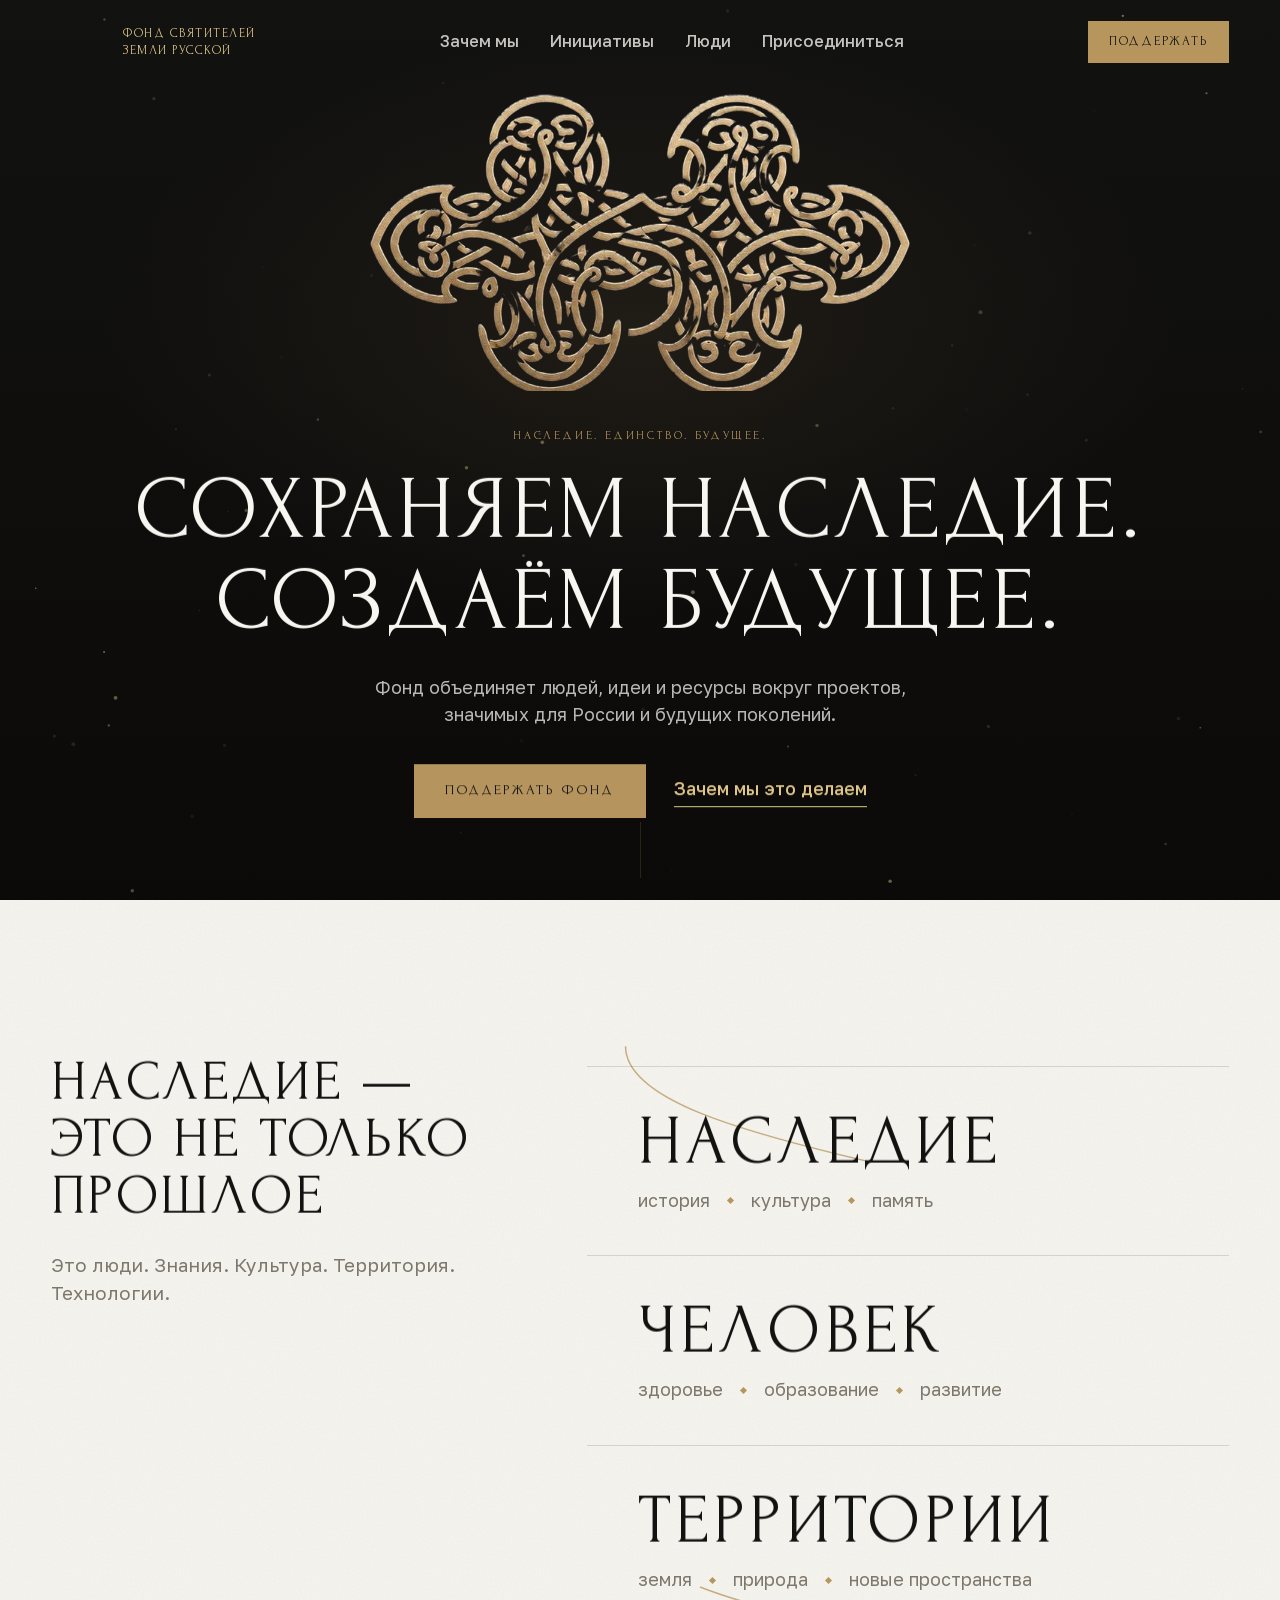
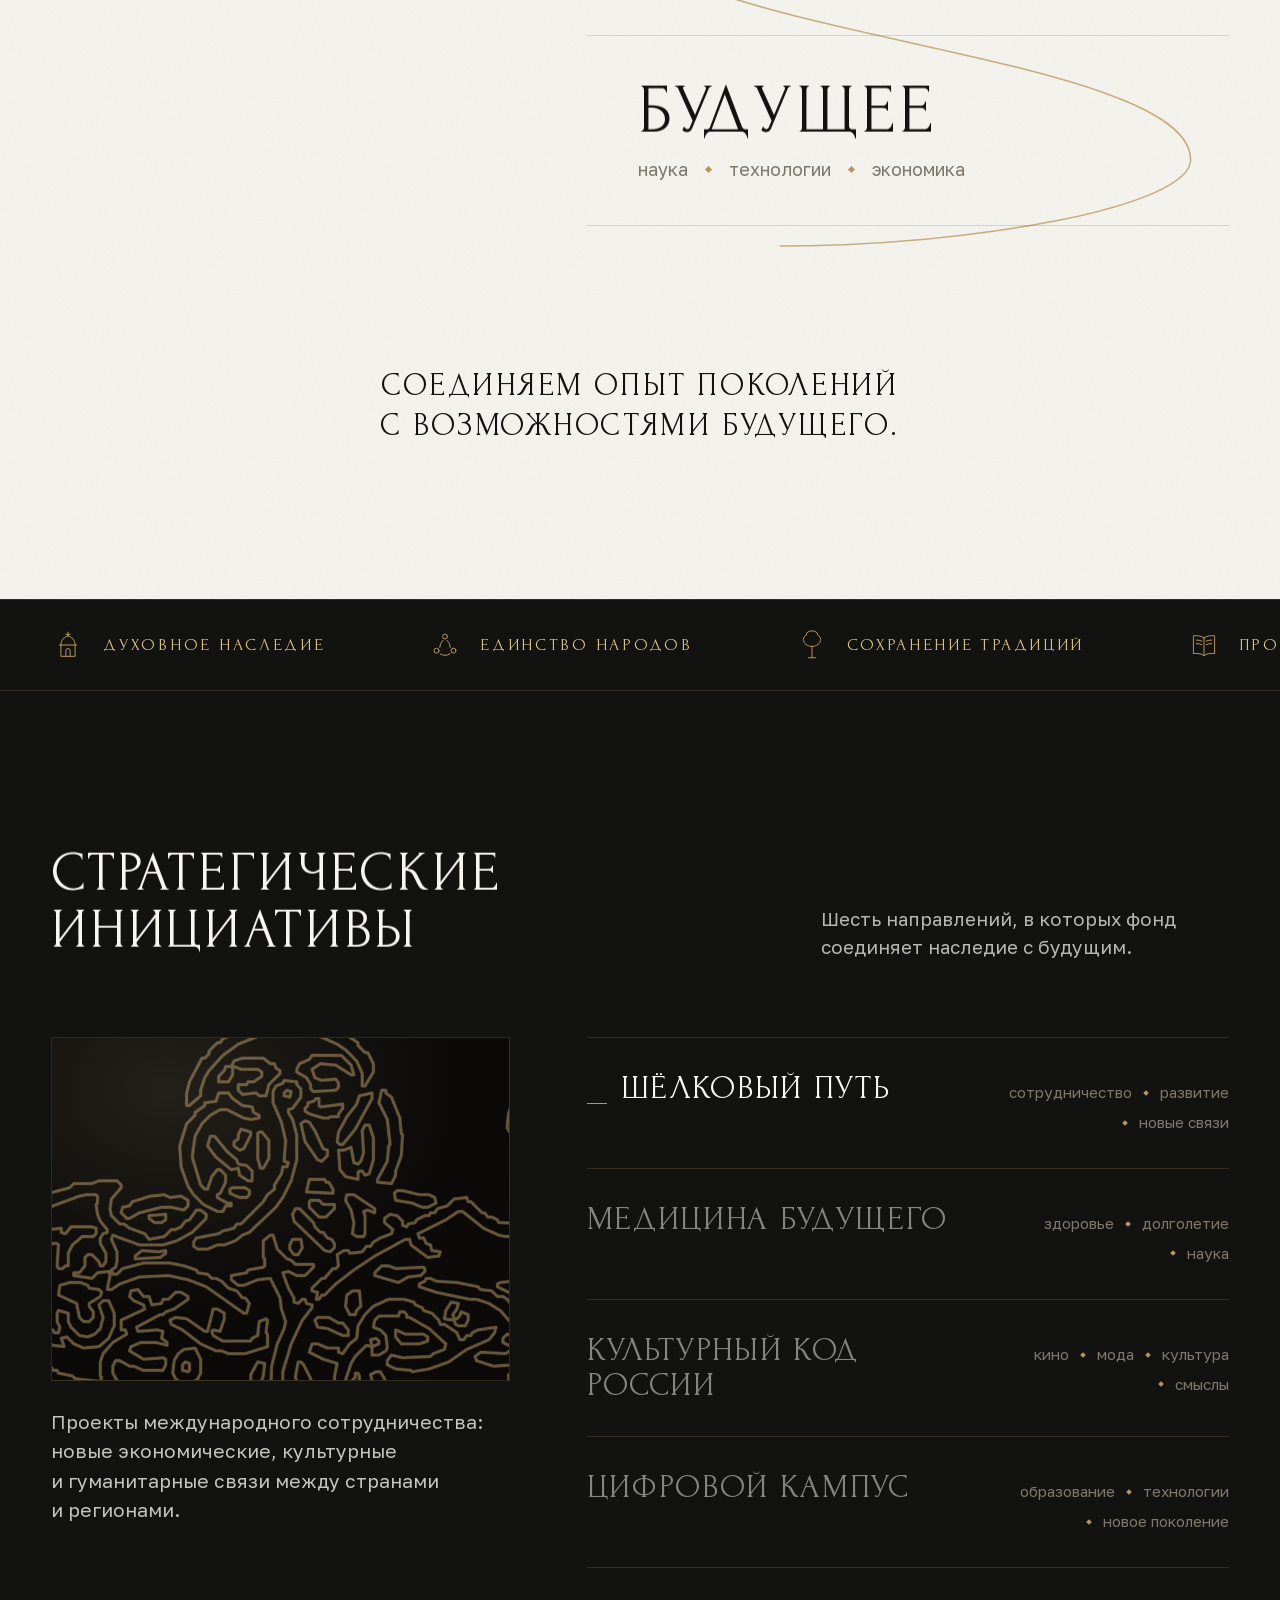
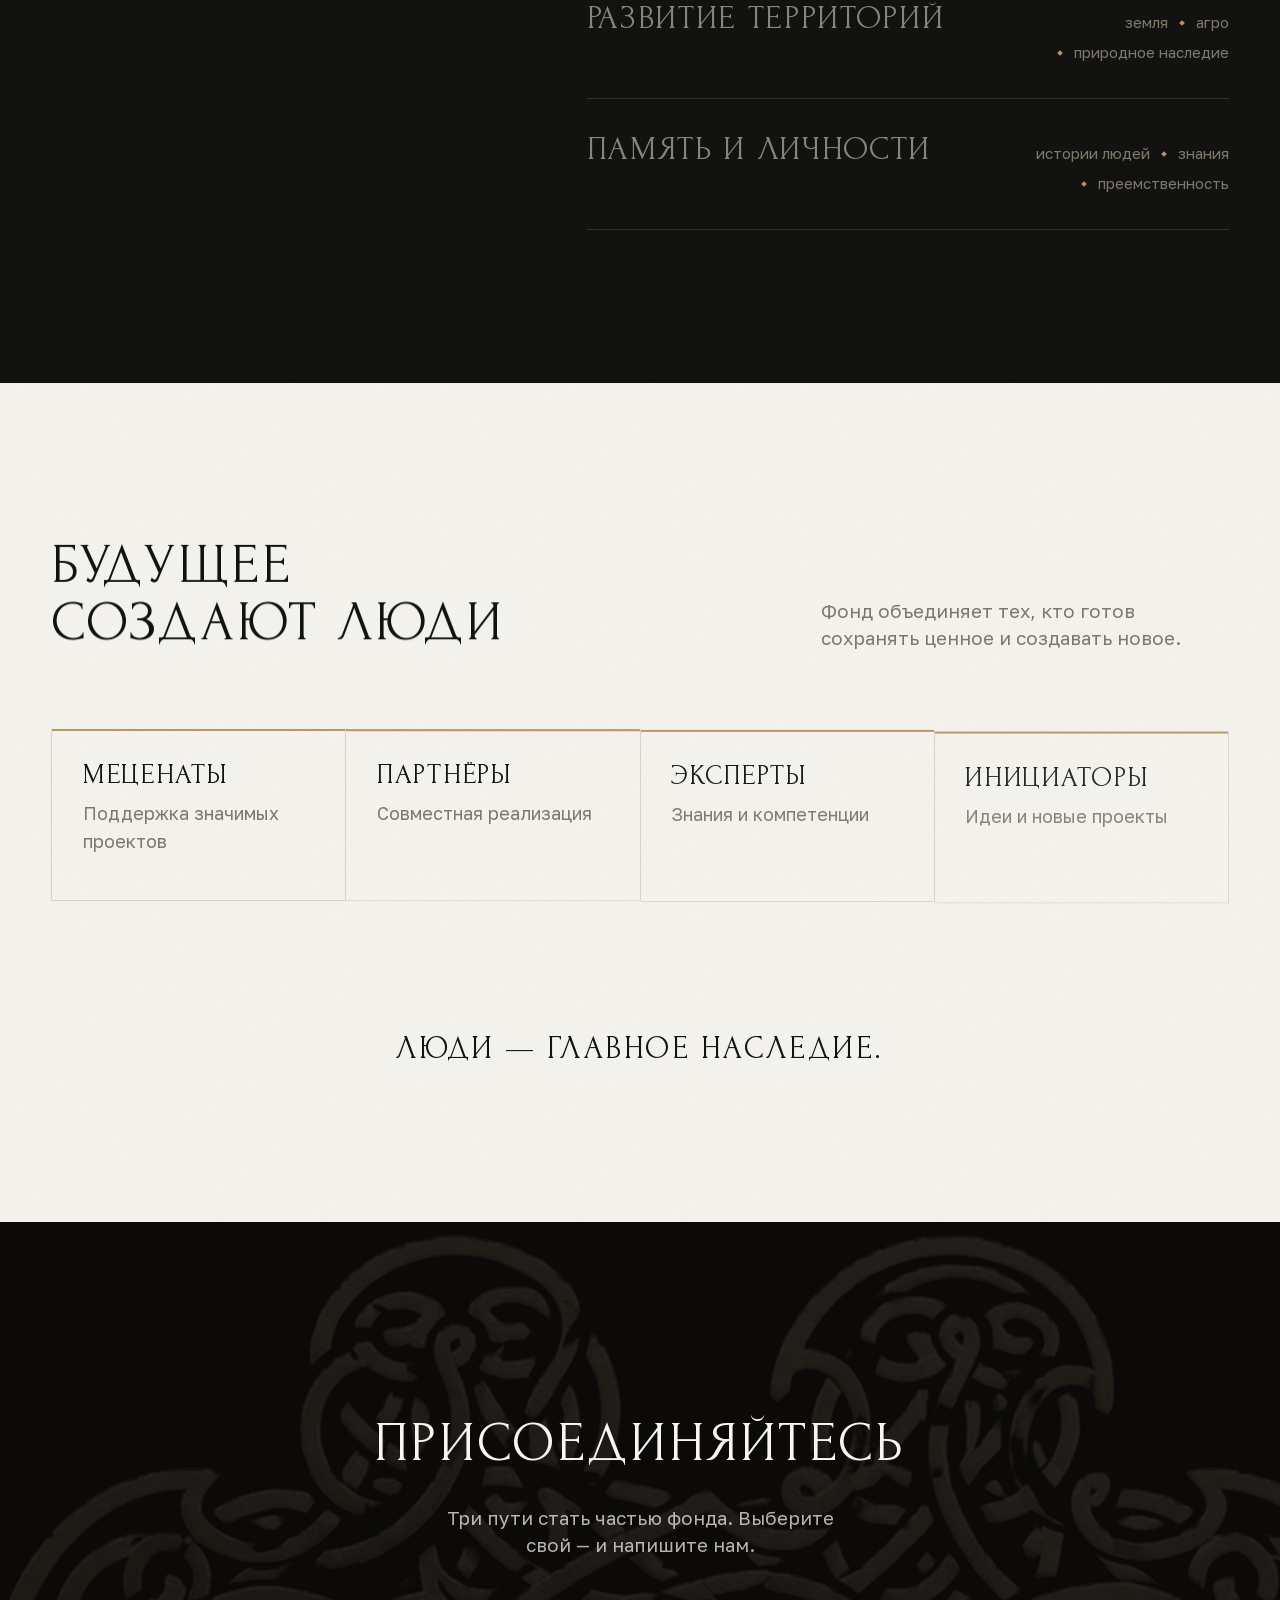
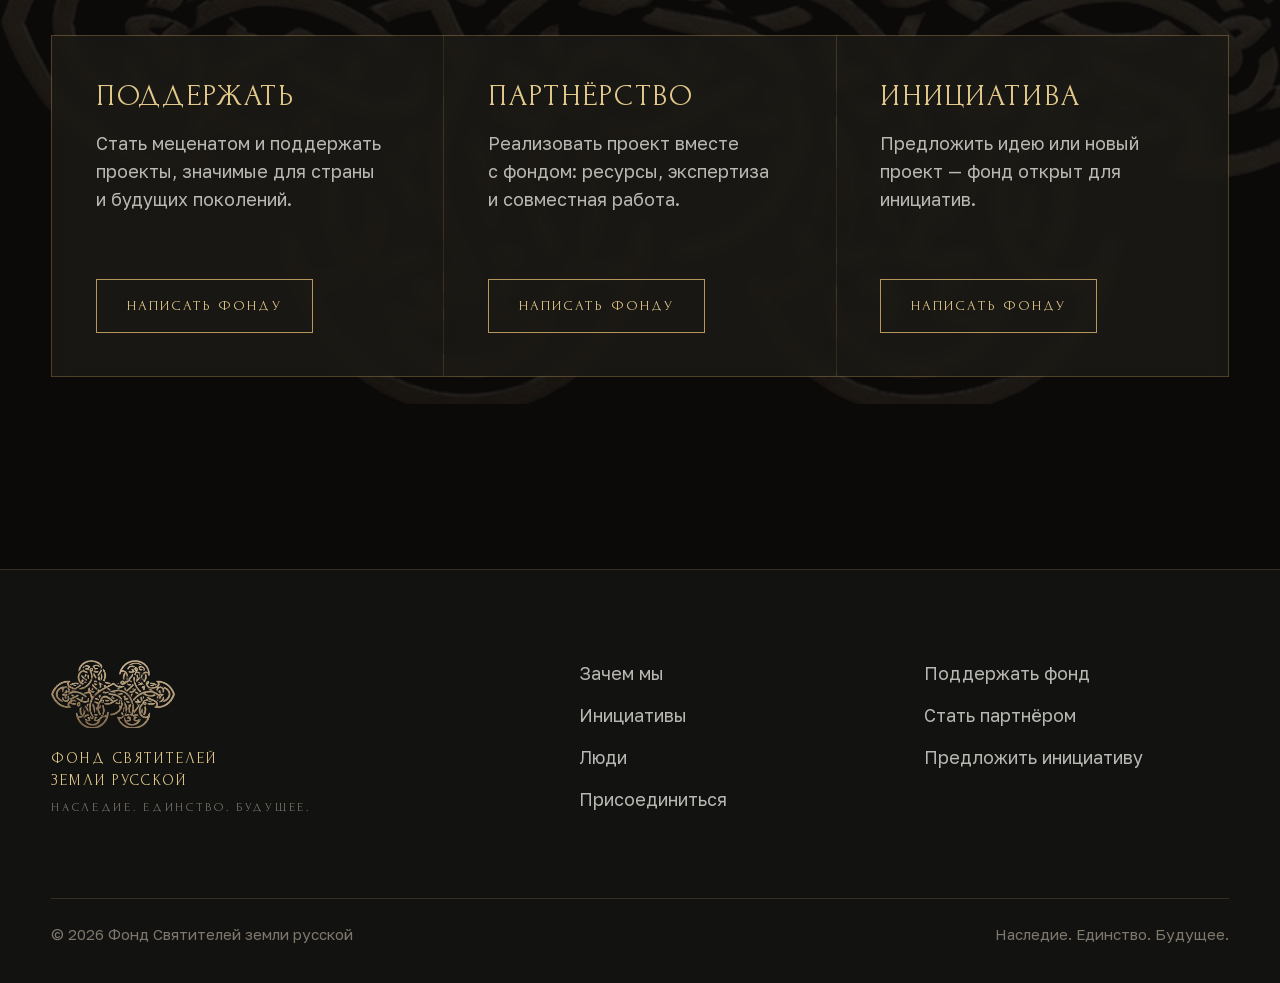
==== index.html @ 2366f198 "Сайт Фонда Святителей земли русской: первая версия Одностраничный анимированный сайт по брендбуку (ч" ====
<!doctype html>
<html lang="ru" class="no-js">
<head>
<meta charset="utf-8">
<meta name="viewport" content="width=device-width, initial-scale=1">
<title>Фонд Святителей земли русской — Наследие. Единство. Будущее.</title>
<meta name="description" content="Фонд объединяет людей, идеи и ресурсы вокруг проектов, значимых для России и будущих поколений. Сохраняем наследие. Создаём будущее.">
<link rel="canonical" href="https://shumniyvlad-cell.github.io/fond-svyatiteley/">
<meta property="og:type" content="website">
<meta property="og:title" content="Фонд Святителей земли русской">
<meta property="og:description" content="Сохраняем наследие. Создаём будущее. Наследие. Единство. Будущее.">
<meta property="og:url" content="https://shumniyvlad-cell.github.io/fond-svyatiteley/">
<meta property="og:image" content="https://shumniyvlad-cell.github.io/fond-svyatiteley/assets/img/og.jpg">
<meta name="twitter:card" content="summary_large_image">
<meta name="theme-color" content="#121211">
<link rel="icon" type="image/png" sizes="32x32" href="assets/img/favicon-32.png">
<link rel="apple-touch-icon" href="assets/img/favicon-512.png">
<link rel="preload" href="assets/fonts/Forum-400-cyrillic.woff2" as="font" type="font/woff2" crossorigin>
<link rel="preload" href="assets/fonts/GolosText-var-cyrillic.woff2" as="font" type="font/woff2" crossorigin>
<link rel="preload" href="assets/img/ornament-1800.webp" as="image" type="image/webp" fetchpriority="high">
<link rel="stylesheet" href="css/fonts.css">
<link rel="stylesheet" href="css/styles.css">
<script>document.documentElement.classList.replace('no-js','js')</script>
</head>
<body>

<a class="skip" href="#mission">Перейти к содержанию</a>

<header class="nav" id="nav">
  <div class="nav__inner">
    <a class="brand" href="#top" aria-label="Фонд Святителей земли русской — на главную">
      <span class="brand__slot" id="brandSlot" aria-hidden="true">
        <img class="orn-static" src="assets/img/ornament-480.webp" alt="" width="480" height="264">
      </span>
      <span class="brand__name">Фонд Святителей<br>земли русской</span>
    </a>
    <nav class="nav__links" aria-label="Разделы сайта">
      <a href="#mission">Зачем мы</a>
      <a href="#initiatives">Инициативы</a>
      <a href="#people">Люди</a>
      <a href="#join">Присоединиться</a>
    </nav>
    <div class="nav__actions">
      <button class="btn btn--gold" type="button" data-open-form data-role="Поддержать">Поддержать</button>
      <button class="burger" id="burger" type="button" aria-expanded="false" aria-controls="menu" aria-label="Открыть меню">
        <span></span><span></span>
      </button>
    </div>
  </div>
</header>

<div class="menu" id="menu" hidden>
  <nav class="menu__links" aria-label="Меню">
    <a href="#mission">Зачем мы</a>
    <a href="#initiatives">Инициативы</a>
    <a href="#people">Люди</a>
    <a href="#join">Присоединиться</a>
  </nav>
  <p class="menu__tag">Наследие. Единство. Будущее.</p>
</div>

<div class="orn-layer" id="ornLayer" aria-hidden="true">
  <div class="orn" id="orn">
    <img class="orn__img" id="ornImg"
         src="assets/img/ornament-1800.webp"
         srcset="assets/img/ornament-480.webp 480w, assets/img/ornament-1000.webp 1000w, assets/img/ornament-1800.webp 1800w"
         sizes="(max-width: 700px) 90vw, 700px"
         width="1800" height="990" alt="" decoding="async" fetchpriority="high">
    <div class="orn__shine"></div>
  </div>
</div>

<main id="top">

  <section class="hero" id="hero">
    <canvas class="hero__dust" id="dust" aria-hidden="true"></canvas>
    <div class="hero__inner wrap">
      <div class="hero__orn-space" id="ornSpace" aria-hidden="true">
        <img class="orn-static" src="assets/img/ornament-1000.webp" alt="" width="1000" height="550">
      </div>
      <p class="hero__tag" data-intro>Наследие. Единство. Будущее.</p>
      <h1 class="hero__title">
        <span class="line"><span>Сохраняем наследие.</span></span>
        <span class="line"><span>Создаём будущее.</span></span>
      </h1>
      <p class="hero__lead" data-intro>Фонд объединяет людей, идеи и&nbsp;ресурсы вокруг проектов, значимых для России и&nbsp;будущих поколений.</p>
      <div class="hero__cta" data-intro>
        <button class="btn btn--gold" type="button" data-open-form data-role="Поддержать">Поддержать фонд</button>
        <a class="link" href="#mission">Зачем мы это делаем</a>
      </div>
    </div>
    <div class="hero__counter" id="counter" aria-hidden="true">000</div>
    <div class="hero__scroll" aria-hidden="true"><span></span></div>
  </section>

  <section class="mission paper" id="mission">
    <div class="wrap mission__grid">
      <div class="mission__intro">
        <h2 class="h2 reveal">
          <span class="line"><span>Наследие —</span></span>
          <span class="line"><span>это не только</span></span>
          <span class="line"><span>прошлое</span></span>
        </h2>
        <p class="lead">Это люди. Знания. Культура. Территория. Технологии.</p>
      </div>
      <div class="mission__list" id="pillars">
        <svg class="thread" viewBox="0 0 100 1000" preserveAspectRatio="none" aria-hidden="true" focusable="false">
          <path id="threadPath" d="M 6 -10 C 6 140, 94 160, 94 300 C 94 440, 6 460, 6 600 C 6 740, 94 760, 94 900 C 94 960, 60 1010, 30 1010"/>
        </svg>
        <article class="pillar">
          <h3 class="pillar__name"><span class="line"><span>Наследие</span></span></h3>
          <ul class="pillar__tags"><li>история</li><li>культура</li><li>память</li></ul>
        </article>
        <article class="pillar">
          <h3 class="pillar__name"><span class="line"><span>Человек</span></span></h3>
          <ul class="pillar__tags"><li>здоровье</li><li>образование</li><li>развитие</li></ul>
        </article>
        <article class="pillar">
          <h3 class="pillar__name"><span class="line"><span>Территории</span></span></h3>
          <ul class="pillar__tags"><li>земля</li><li>природа</li><li>новые пространства</li></ul>
        </article>
        <article class="pillar">
          <h3 class="pillar__name"><span class="line"><span>Будущее</span></span></h3>
          <ul class="pillar__tags"><li>наука</li><li>технологии</li><li>экономика</li></ul>
        </article>
      </div>
    </div>
    <p class="inscription wrap reveal">
      <span class="line"><span>Соединяем опыт поколений</span></span>
      <span class="line"><span>с возможностями будущего.</span></span>
    </p>
  </section>

  <section class="values" aria-label="Ценности фонда">
    <div class="marquee">
      <ul class="marquee__track">
        <li><svg viewBox="0 0 48 48" aria-hidden="true"><path d="M24 6v6M21 9h6"/><path d="M14 24c0-7 4.5-11 10-13 5.5 2 10 6 10 13"/><path d="M12 24h24"/><path d="M14 24v16h20V24"/><path d="M21 40v-8a3 3 0 0 1 6 0v8"/></svg>Духовное наследие</li>
        <li><svg viewBox="0 0 48 48" aria-hidden="true"><circle cx="24" cy="12" r="3.5"/><circle cx="12" cy="32" r="3.5"/><circle cx="36" cy="32" r="3.5"/><path d="M16.5 27.5A13 13 0 0 1 21 17.5"/><path d="M27 17.5a13 13 0 0 1 4.5 10"/><path d="M17 36.5a13 13 0 0 0 14 0"/></svg>Единство народов</li>
        <li><svg viewBox="0 0 48 48" aria-hidden="true"><path d="M24 42V26"/><path d="M24 26c-7 0-12-4-12-10 0-3 2-5 4-6 0-4 4-6 8-6s8 2 8 6c2 1 4 3 4 6 0 6-5 10-12 10z"/><path d="M19 42h10"/></svg>Сохранение традиций</li>
        <li><svg viewBox="0 0 48 48" aria-hidden="true"><path d="M24 14c-4-3-9-3.5-15-3v25c6-.5 11 0 15 3 4-3 9-3.5 15-3V11c-6-.5-11 0-15 3z"/><path d="M24 14v25"/><path d="M13 17c3 0 5.5.5 8 1.5M13 22c3 0 5.5.5 8 1.5M35 17c-3 0-5.5.5-8 1.5M35 22c-3 0-5.5.5-8 1.5"/></svg>Просвещение и культура</li>
        <li><svg viewBox="0 0 48 48" aria-hidden="true"><path d="M4 38l12-20 7 11 5-7 16 16z"/><path d="M13 27l3-4 3 4"/><path d="M4 38h40"/></svg>Развитие территорий</li>
        <li><svg viewBox="0 0 48 48" aria-hidden="true"><path d="M12 34a12 12 0 0 1 24 0"/><path d="M24 12v4M10 20l3 3M38 20l-3 3M4 34h40M8 40h32"/></svg>Будущее поколений</li>
      </ul>
      <ul class="marquee__track" aria-hidden="true">
        <li><svg viewBox="0 0 48 48"><path d="M24 6v6M21 9h6"/><path d="M14 24c0-7 4.5-11 10-13 5.5 2 10 6 10 13"/><path d="M12 24h24"/><path d="M14 24v16h20V24"/><path d="M21 40v-8a3 3 0 0 1 6 0v8"/></svg>Духовное наследие</li>
        <li><svg viewBox="0 0 48 48"><circle cx="24" cy="12" r="3.5"/><circle cx="12" cy="32" r="3.5"/><circle cx="36" cy="32" r="3.5"/><path d="M16.5 27.5A13 13 0 0 1 21 17.5"/><path d="M27 17.5a13 13 0 0 1 4.5 10"/><path d="M17 36.5a13 13 0 0 0 14 0"/></svg>Единство народов</li>
        <li><svg viewBox="0 0 48 48"><path d="M24 42V26"/><path d="M24 26c-7 0-12-4-12-10 0-3 2-5 4-6 0-4 4-6 8-6s8 2 8 6c2 1 4 3 4 6 0 6-5 10-12 10z"/><path d="M19 42h10"/></svg>Сохранение традиций</li>
        <li><svg viewBox="0 0 48 48"><path d="M24 14c-4-3-9-3.5-15-3v25c6-.5 11 0 15 3 4-3 9-3.5 15-3V11c-6-.5-11 0-15 3z"/><path d="M24 14v25"/><path d="M13 17c3 0 5.5.5 8 1.5M13 22c3 0 5.5.5 8 1.5M35 17c-3 0-5.5.5-8 1.5M35 22c-3 0-5.5.5-8 1.5"/></svg>Просвещение и культура</li>
        <li><svg viewBox="0 0 48 48"><path d="M4 38l12-20 7 11 5-7 16 16z"/><path d="M13 27l3-4 3 4"/><path d="M4 38h40"/></svg>Развитие территорий</li>
        <li><svg viewBox="0 0 48 48"><path d="M12 34a12 12 0 0 1 24 0"/><path d="M24 12v4M10 20l3 3M38 20l-3 3M4 34h40M8 40h32"/></svg>Будущее поколений</li>
      </ul>
    </div>
  </section>

  <section class="init" id="initiatives">
    <div class="wrap">
      <div class="section-head">
        <h2 class="h2 reveal">
          <span class="line"><span>Стратегические</span></span>
          <span class="line"><span>инициативы</span></span>
        </h2>
        <p class="lead lead--ink">Шесть направлений, в&nbsp;которых фонд соединяет наследие с&nbsp;будущим.</p>
      </div>
      <div class="init__grid">
        <div class="init__stage">
          <div class="init__stage-art" id="stageArt" style="--x:-18%;--y:-6%">
            <img src="assets/img/ornament-lines.webp" alt="" width="1400" height="879" loading="lazy" decoding="async">
          </div>
          <p class="init__stage-text" id="stageText" aria-live="polite">Проекты международного сотрудничества: новые экономические, культурные и&nbsp;гуманитарные связи между странами и&nbsp;регионами.</p>
        </div>
        <ul class="init__list" id="initList">
          <li class="init__item is-active" data-x="-18%" data-y="-6%" data-desc="Проекты международного сотрудничества: новые экономические, культурные и гуманитарные связи между странами и регионами.">
            <button class="init__row" type="button" aria-expanded="true">
              <span class="init__name">Шёлковый путь</span>
              <span class="init__tags"><span>сотрудничество</span><span>развитие</span><span>новые связи</span></span>
            </button>
            <p class="init__desc">Проекты международного сотрудничества: новые экономические, культурные и&nbsp;гуманитарные связи между странами и&nbsp;регионами.</p>
          </li>
          <li class="init__item" data-x="-60%" data-y="-30%" data-desc="Поддержка научных и клинических проектов в области здоровья и активного долголетия.">
            <button class="init__row" type="button" aria-expanded="false">
              <span class="init__name">Медицина будущего</span>
              <span class="init__tags"><span>здоровье</span><span>долголетие</span><span>наука</span></span>
            </button>
            <p class="init__desc">Поддержка научных и&nbsp;клинических проектов в&nbsp;области здоровья и&nbsp;активного долголетия.</p>
          </li>
          <li class="init__item" data-x="-30%" data-y="-50%" data-desc="Кино, мода и культурные проекты, которые говорят о России современным языком.">
            <button class="init__row" type="button" aria-expanded="false">
              <span class="init__name">Культурный код России</span>
              <span class="init__tags"><span>кино</span><span>мода</span><span>культура</span><span>смыслы</span></span>
            </button>
            <p class="init__desc">Кино, мода и&nbsp;культурные проекты, которые говорят о&nbsp;России современным языком.</p>
          </li>
          <li class="init__item" data-x="-70%" data-y="-2%" data-desc="Образовательные и технологические среды, в которых растёт новое поколение.">
            <button class="init__row" type="button" aria-expanded="false">
              <span class="init__name">Цифровой кампус</span>
              <span class="init__tags"><span>образование</span><span>технологии</span><span>новое поколение</span></span>
            </button>
            <p class="init__desc">Образовательные и&nbsp;технологические среды, в&nbsp;которых растёт новое поколение.</p>
          </li>
          <li class="init__item" data-x="-8%" data-y="-40%" data-desc="Земля, агропроекты и природное наследие: развитие территорий с уважением к их истории.">
            <button class="init__row" type="button" aria-expanded="false">
              <span class="init__name">Развитие территорий</span>
              <span class="init__tags"><span>земля</span><span>агро</span><span>природное наследие</span></span>
            </button>
            <p class="init__desc">Земля, агропроекты и&nbsp;природное наследие: развитие территорий с&nbsp;уважением к&nbsp;их истории.</p>
          </li>
          <li class="init__item" data-x="-45%" data-y="-18%" data-desc="Истории людей, их знания и опыт — сохранение преемственности между поколениями.">
            <button class="init__row" type="button" aria-expanded="false">
              <span class="init__name">Память и личности</span>
              <span class="init__tags"><span>истории людей</span><span>знания</span><span>преемственность</span></span>
            </button>
            <p class="init__desc">Истории людей, их знания и&nbsp;опыт — сохранение преемственности между поколениями.</p>
          </li>
        </ul>
      </div>
    </div>
  </section>

  <section class="people paper" id="people">
    <div class="wrap">
      <div class="section-head">
        <h2 class="h2 reveal">
          <span class="line"><span>Будущее</span></span>
          <span class="line"><span>создают люди</span></span>
        </h2>
        <p class="lead">Фонд объединяет тех, кто готов сохранять ценное и&nbsp;создавать новое.</p>
      </div>
      <ul class="roles">
        <li class="role"><h3>Меценаты</h3><p>Поддержка значимых проектов</p></li>
        <li class="role"><h3>Партнёры</h3><p>Совместная реализация</p></li>
        <li class="role"><h3>Эксперты</h3><p>Знания и компетенции</p></li>
        <li class="role"><h3>Инициаторы</h3><p>Идеи и новые проекты</p></li>
      </ul>
    </div>
    <p class="inscription wrap reveal">
      <span class="line"><span>Люди — главное наследие.</span></span>
    </p>
  </section>

  <section class="join" id="join">
    <div class="join__bg" aria-hidden="true">
      <img src="assets/img/ornament-1000.webp" alt="" width="1000" height="550" loading="lazy" decoding="async">
    </div>
    <div class="wrap">
      <div class="section-head section-head--center">
        <h2 class="h2 reveal"><span class="line"><span>Присоединяйтесь</span></span></h2>
        <p class="lead lead--ink">Три пути стать частью фонда. Выберите свой — и&nbsp;напишите нам.</p>
      </div>
      <div class="doors">
        <article class="door">
          <h3>Поддержать</h3>
          <p>Стать меценатом и&nbsp;поддержать проекты, значимые для страны и&nbsp;будущих поколений.</p>
          <button class="btn btn--ghost" type="button" data-open-form data-role="Поддержать">Написать фонду</button>
        </article>
        <article class="door">
          <h3>Партнёрство</h3>
          <p>Реализовать проект вместе с&nbsp;фондом: ресурсы, экспертиза и&nbsp;совместная работа.</p>
          <button class="btn btn--ghost" type="button" data-open-form data-role="Партнёрство">Написать фонду</button>
        </article>
        <article class="door">
          <h3>Инициатива</h3>
          <p>Предложить идею или новый проект — фонд открыт для инициатив.</p>
          <button class="btn btn--ghost" type="button" data-open-form data-role="Инициатива">Написать фонду</button>
        </article>
      </div>
    </div>
  </section>

</main>

<footer class="footer">
  <div class="wrap footer__grid">
    <div class="footer__brand">
      <img class="footer__orn" src="assets/img/ornament-480.webp" alt="" width="480" height="264" loading="lazy">
      <p class="footer__name">Фонд Святителей<br>земли русской</p>
      <p class="footer__tag">Наследие. Единство. Будущее.</p>
    </div>
    <nav class="footer__nav" aria-label="Карта сайта">
      <a href="#mission">Зачем мы</a>
      <a href="#initiatives">Инициативы</a>
      <a href="#people">Люди</a>
      <a href="#join">Присоединиться</a>
    </nav>
    <div class="footer__nav">
      <button class="footer__link" type="button" data-open-form data-role="Поддержать">Поддержать фонд</button>
      <button class="footer__link" type="button" data-open-form data-role="Партнёрство">Стать партнёром</button>
      <button class="footer__link" type="button" data-open-form data-role="Инициатива">Предложить инициативу</button>
    </div>
    <p class="footer__copy"><span>© 2026 Фонд Святителей земли русской</span><span>Наследие. Единство. Будущее.</span></p>
  </div>
</footer>

<dialog class="modal" id="formModal" aria-labelledby="formTitle">
  <button class="modal__close" type="button" data-close aria-label="Закрыть">
    <svg viewBox="0 0 24 24" aria-hidden="true"><path d="M5 5l14 14M19 5L5 19"/></svg>
  </button>
  <form class="form" id="joinForm" novalidate>
    <h2 class="form__title" id="formTitle">Написать фонду</h2>
    <p class="form__sub" id="formSub">Расскажите о себе — мы ответим лично.</p>
    <input type="hidden" name="role" id="formRole" value="">
    <label>Имя<input name="name" type="text" required autocomplete="name"></label>
    <label>Как с вами связаться<input name="contact" type="text" required autocomplete="email" placeholder="Телефон, почта или Telegram"></label>
    <label>Сообщение<textarea name="message" rows="4"></textarea></label>
    <button class="btn btn--gold" type="submit">Отправить</button>
    <p class="form__note">Нажимая «Отправить», вы соглашаетесь на обработку персональных данных.</p>
  </form>
  <div class="form__done" hidden>
    <h2 class="form__title">Спасибо</h2>
    <p class="form__sub">Сообщение отправлено. Мы свяжемся с вами.</p>
    <button class="btn btn--ghost" type="button" data-close>Закрыть</button>
  </div>
</dialog>

<script src="vendor/gsap.min.js"></script>
<script src="vendor/ScrollTrigger.min.js"></script>
<script src="vendor/lenis.min.js"></script>
<script src="js/main.js"></script>
</body>
</html>
---- css/fonts.css ----
@font-face{font-family:'Forum';font-style:normal;font-weight:400;font-display:swap;src:url('../assets/fonts/Forum-400-cyrillic-ext.woff2') format('woff2');unicode-range:U+0460-052F, U+1C80-1C8A, U+20B4, U+2DE0-2DFF, U+A640-A69F, U+FE2E-FE2F;}
@font-face{font-family:'Forum';font-style:normal;font-weight:400;font-display:swap;src:url('../assets/fonts/Forum-400-cyrillic.woff2') format('woff2');unicode-range:U+0301, U+0400-045F, U+0490-0491, U+04B0-04B1, U+2116;}
@font-face{font-family:'Forum';font-style:normal;font-weight:400;font-display:swap;src:url('../assets/fonts/Forum-400-latin.woff2') format('woff2');unicode-range:U+0000-00FF, U+0131, U+0152-0153, U+02BB-02BC, U+02C6, U+02DA, U+02DC, U+0304, U+0308, U+0329, U+2000-206F, U+20AC, U+2122, U+2191, U+2193, U+2212, U+2215, U+FEFF, U+FFFD;}
@font-face{font-family:'Golos Text';font-style:normal;font-weight:400 900;font-display:swap;src:url('../assets/fonts/GolosText-var-ext.woff2') format('woff2');unicode-range:U+0460-052F, U+1C80-1C8A, U+20B4, U+2DE0-2DFF, U+A640-A69F, U+FE2E-FE2F;}
@font-face{font-family:'Golos Text';font-style:normal;font-weight:400 900;font-display:swap;src:url('../assets/fonts/GolosText-var-cyrillic.woff2') format('woff2');unicode-range:U+0301, U+0400-045F, U+0490-0491, U+04B0-04B1, U+2116;}
@font-face{font-family:'Golos Text';font-style:normal;font-weight:400 900;font-display:swap;src:url('../assets/fonts/GolosText-var-latin.woff2') format('woff2');unicode-range:U+0000-00FF, U+0131, U+0152-0153, U+02BB-02BC, U+02C6, U+02DA, U+02DC, U+0304, U+0308, U+0329, U+2000-206F, U+20AC, U+2122, U+2191, U+2193, U+2212, U+2215, U+FEFF, U+FFFD;}
---- css/styles.css ----
/* ------------------------------------------------------------------
   Фонд Святителей земли русской — стили
   Палитра и типографика из брендбука: чёрный / золото / крем,
   инскрипционные капители (Forum) + русский гротеск (Golos Text).
------------------------------------------------------------------- */

:root {
  --ink-0: #0b0a09;
  --ink-1: #121211;
  --ink-2: #1b1916;
  --gold: #b7965e;
  --gold-hi: #e2c98b;
  --gold-lo: #6e5938;
  --paper: #f8f6f0;
  --paper-2: #ece7db;
  --umber: #35312b;
  --stone: #7e776c;
  --line-ink: rgba(183, 150, 94, 0.22);
  --line-paper: rgba(53, 49, 43, 0.16);

  --display: 'Forum', 'Times New Roman', Georgia, serif;
  --text: 'Golos Text', system-ui, -apple-system, 'Segoe UI', Roboto, sans-serif;

  --pad: clamp(20px, 4vw, 64px);
  --nav-h: 84px;
  --max: 1440px;

  --ease-out: cubic-bezier(0.16, 1, 0.3, 1);
  --ease-inout: cubic-bezier(0.65, 0, 0.35, 1);
}

/* Lenis */
html.lenis, html.lenis body { height: auto; }
.lenis.lenis-smooth { scroll-behavior: auto !important; }
.lenis.lenis-smooth [data-lenis-prevent] { overscroll-behavior: contain; }
.lenis.lenis-stopped { overflow: hidden; }

*, *::before, *::after { box-sizing: border-box; }

html {
  font-size: clamp(16px, 0.95vw + 11px, 18px);
  background: var(--ink-1);
  -webkit-text-size-adjust: 100%;
}

body {
  margin: 0;
  background: var(--ink-1);
  color: var(--paper);
  font-family: var(--text);
  font-weight: 400;
  line-height: 1.55;
  -webkit-font-smoothing: antialiased;
  overflow-x: clip;
}

body.menu-open { overflow: hidden; }

img, svg { display: block; max-width: 100%; }
button { font: inherit; color: inherit; }

:focus-visible {
  outline: 2px solid var(--gold-hi);
  outline-offset: 3px;
}

.wrap {
  width: 100%;
  max-width: var(--max);
  margin-inline: auto;
  padding-inline: var(--pad);
}

.skip {
  position: absolute;
  left: -999px;
  top: 10px;
  z-index: 200;
  padding: 10px 16px;
  background: var(--gold);
  color: var(--ink-1);
  text-decoration: none;
  font-weight: 600;
}
.skip:focus { left: 10px; }

/* ---------- Типографика ---------- */

.h2 {
  font-family: var(--display);
  font-weight: 400;
  text-transform: uppercase;
  letter-spacing: 0.05em;
  line-height: 1.02;
  font-size: clamp(2.1rem, 4.4vw, 4.2rem);
  margin: 0;
}

.lead {
  font-size: clamp(1.05rem, 1.25vw, 1.35rem);
  line-height: 1.45;
  max-width: 34ch;
  color: var(--stone);
  margin: 1.4rem 0 0;
}
.lead--ink { color: rgba(248, 246, 240, 0.72); }

.inscription {
  font-family: var(--display);
  text-transform: uppercase;
  letter-spacing: 0.08em;
  text-align: center;
  font-size: clamp(1.35rem, 2.5vw, 2.35rem);
  line-height: 1.25;
  margin: clamp(80px, 10vw, 160px) auto 0;
}
.paper .inscription { color: var(--ink-1); }

/* строка для reveal: обрезаем только по вертикали, оставляя место хвостам Д/Ц/Щ */
.line {
  display: block;
  overflow: hidden;
  padding-bottom: 0.14em;
  margin-bottom: -0.14em;
}
.line > span { display: block; will-change: transform; }

/* ---------- Кнопки и ссылки ---------- */

.btn {
  display: inline-flex;
  align-items: center;
  justify-content: center;
  min-height: 54px;
  padding: 0 30px;
  font-family: var(--display);
  text-transform: uppercase;
  letter-spacing: 0.14em;
  font-size: 0.82rem;
  line-height: 1;
  text-decoration: none;
  cursor: pointer;
  border: 1px solid var(--gold);
  border-radius: 0;
  background: transparent;
  transition: background 0.35s, color 0.35s, border-color 0.35s;
}
.btn--gold { background: var(--gold); color: var(--ink-1); }
.btn--gold:hover { background: var(--gold-hi); border-color: var(--gold-hi); }
.btn--ghost { color: var(--gold-hi); }
.btn--ghost:hover { background: var(--gold); color: var(--ink-1); }
.btn:disabled { opacity: 0.6; cursor: default; }

.link {
  color: var(--gold-hi);
  text-decoration: none;
  font-weight: 500;
  position: relative;
  padding-bottom: 4px;
}
.link::after {
  content: '';
  position: absolute;
  left: 0; right: 0; bottom: 0;
  height: 1px;
  background: currentColor;
  transform: scaleX(1);
  transform-origin: left;
  transition: transform 0.5s var(--ease-out);
}
.link:hover::after { transform: scaleX(0); transform-origin: right; }

/* ---------- Навигация ---------- */

.nav {
  position: fixed;
  top: 0; left: 0; right: 0;
  z-index: 50;
  height: var(--nav-h);
  transition: background 0.5s, border-color 0.5s;
  border-bottom: 1px solid transparent;
}
.nav.is-scrolled {
  background: rgba(18, 18, 17, 0.74);
  -webkit-backdrop-filter: blur(14px) saturate(120%);
  backdrop-filter: blur(14px) saturate(120%);
  border-color: var(--line-ink);
}
.nav__inner {
  height: 100%;
  max-width: var(--max);
  margin-inline: auto;
  padding-inline: var(--pad);
  display: flex;
  align-items: center;
  justify-content: space-between;
  gap: 24px;
}

.brand {
  display: flex;
  align-items: center;
  gap: 14px;
  color: var(--paper);
  text-decoration: none;
}
.brand__slot {
  display: block;
  width: 58px;
  aspect-ratio: 1800 / 990;
  flex: none;
}
.brand__name {
  font-family: var(--display);
  text-transform: uppercase;
  letter-spacing: 0.12em;
  font-size: 0.7rem;
  line-height: 1.3;
  color: var(--gold-hi);
}

.nav__links { display: flex; gap: clamp(18px, 2.4vw, 40px); }
.nav__links a {
  color: rgba(248, 246, 240, 0.78);
  text-decoration: none;
  font-size: 0.92rem;
  font-weight: 500;
  position: relative;
  padding: 6px 0;
  transition: color 0.3s;
}
.nav__links a::after {
  content: '';
  position: absolute;
  left: 0; right: 0; bottom: 0;
  height: 1px;
  background: var(--gold);
  transform: scaleX(0);
  transform-origin: right;
  transition: transform 0.45s var(--ease-out);
}
.nav__links a:hover { color: var(--paper); }
.nav__links a:hover::after { transform: scaleX(1); transform-origin: left; }

.nav.is-light.is-scrolled {
  background: rgba(248, 246, 240, 0.84);
  border-color: var(--line-paper);
}
.nav.is-light .nav__links a { color: rgba(53, 49, 43, 0.78); }
.nav.is-light .nav__links a:hover { color: var(--ink-1); }
.nav.is-light .brand__name { color: var(--gold-lo); }
.nav.is-light .burger span { background: var(--gold-lo); }

.nav__actions { display: flex; align-items: center; gap: 14px; }
.nav .btn { min-height: 42px; padding: 0 20px; font-size: 0.74rem; }

.burger {
  display: none;
  width: 44px; height: 44px;
  padding: 0;
  border: 0;
  background: transparent;
  cursor: pointer;
  position: relative;
}
.burger span {
  position: absolute;
  left: 10px; right: 10px;
  height: 1px;
  background: var(--gold-hi);
  transition: transform 0.4s var(--ease-out), top 0.4s var(--ease-out);
}
.burger span:nth-child(1) { top: 18px; }
.burger span:nth-child(2) { top: 26px; }
.burger.is-open span:nth-child(1) { top: 22px; transform: rotate(45deg); }
.burger.is-open span:nth-child(2) { top: 22px; transform: rotate(-45deg); }

.menu {
  position: fixed;
  inset: 0;
  z-index: 45;
  background: var(--ink-0);
  display: grid;
  align-content: center;
  padding: calc(var(--nav-h) + 20px) var(--pad) 40px;
}
.menu[hidden] { display: none; }
.menu__links { display: grid; }
.menu__links a {
  font-family: var(--display);
  text-transform: uppercase;
  letter-spacing: 0.08em;
  font-size: clamp(2rem, 8vw, 3.4rem);
  line-height: 1.1;
  color: var(--paper);
  text-decoration: none;
  padding: 16px 0;
  border-bottom: 1px solid var(--line-ink);
}
.menu__tag {
  margin: 36px 0 0;
  font-family: var(--display);
  text-transform: uppercase;
  letter-spacing: 0.24em;
  font-size: 0.72rem;
  color: var(--stone);
}

/* ---------- Орнамент (летающий слой) ---------- */

.orn-layer {
  position: fixed;
  inset: 0;
  z-index: 60;
  pointer-events: none;
}
.orn {
  position: absolute;
  top: 0; left: 0;
  width: 100px;
  transform-origin: 0 0;
  will-change: transform;
  opacity: 0;
}
.is-measured .orn { opacity: 1; }
.orn__img { width: 100%; height: auto; }
.orn__shine {
  position: absolute;
  inset: 0;
  -webkit-mask: url('../assets/img/ornament-1800.webp') center / contain no-repeat;
  mask: url('../assets/img/ornament-1800.webp') center / contain no-repeat;
  background: linear-gradient(112deg, transparent 38%, rgba(255, 244, 214, 0.95) 50%, transparent 62%);
  background-size: 320% 100%;
  background-position: 130% 0;
  mix-blend-mode: screen;
  opacity: 0;
}

/* Статичные копии орнамента — для reduced-motion и без JS */
.orn-static { width: 100%; height: auto; }
.reduced .orn-layer, .no-js .orn-layer { display: none; }
.js:not(.reduced) .orn-static { display: none; }

/* ---------- Hero ---------- */

.hero {
  position: relative;
  min-height: 100svh;
  display: grid;
  place-items: center;
  text-align: center;
  padding-top: var(--nav-h);
  overflow: hidden;
  background:
    radial-gradient(60% 46% at 50% 36%, #201c16 0%, rgba(32, 28, 22, 0) 70%),
    linear-gradient(180deg, var(--ink-1) 0%, var(--ink-0) 100%);
}
.hero__dust {
  position: absolute;
  inset: 0;
  width: 100%;
  height: 100%;
  pointer-events: none;
}
.hero__inner {
  position: relative;
  display: flex;
  flex-direction: column;
  align-items: center;
  padding-bottom: 8svh;
}
.hero__orn-space {
  --orn-h: clamp(150px, min(33svh, 34vw), 360px);
  height: var(--orn-h);
  width: calc(var(--orn-h) * 1800 / 990);
  margin-bottom: clamp(20px, 4svh, 44px);
}
.hero__tag {
  margin: 0 0 clamp(14px, 2svh, 22px);
  font-family: var(--display);
  text-transform: uppercase;
  letter-spacing: 0.22em;
  font-size: clamp(0.66rem, 0.8vw, 0.8rem);
  color: var(--gold);
}
.hero__title {
  margin: 0;
  font-family: var(--display);
  font-weight: 400;
  text-transform: uppercase;
  letter-spacing: 0.05em;
  line-height: 1.02;
  font-size: clamp(1.9rem, 7vw, 6.4rem);
  color: var(--paper);
}
.hero__lead {
  max-width: 52ch;
  margin: clamp(20px, 3svh, 32px) 0 0;
  font-size: clamp(1rem, 1.15vw, 1.2rem);
  line-height: 1.5;
  color: rgba(248, 246, 240, 0.74);
}
.hero__cta {
  display: flex;
  align-items: center;
  gap: 28px;
  margin-top: clamp(26px, 4svh, 40px);
  flex-wrap: wrap;
  justify-content: center;
}
.hero__counter {
  position: absolute;
  left: var(--pad);
  bottom: 28px;
  font-family: var(--display);
  font-size: 0.8rem;
  letter-spacing: 0.24em;
  color: var(--stone);
  font-variant-numeric: tabular-nums;
}
.hero__scroll {
  position: absolute;
  left: 50%;
  bottom: 22px;
  width: 1px;
  height: 56px;
  background: rgba(183, 150, 94, 0.25);
  overflow: hidden;
}
.hero__scroll span {
  position: absolute;
  left: 0; top: -40%;
  width: 1px; height: 40%;
  background: var(--gold-hi);
  animation: cue 2.2s var(--ease-inout) infinite;
}
@keyframes cue { to { top: 100%; } }

/* Стартовые состояния для анимаций (только при работающем JS) */
.js:not(.reduced) [data-intro] { opacity: 0; }
.js:not(.reduced) .hero__title .line > span,
.js:not(.reduced) .reveal .line > span,
.js:not(.reduced) .pillar__name .line > span { transform: translateY(112%); }
.js:not(.reduced) .role { opacity: 0; }
.js:not(.reduced) .hero__scroll { opacity: 0; }
.js:not(.reduced) .orn__img { clip-path: inset(0 100% 0 0); }
.reduced .hero__counter { display: none; }

/* ---------- Бумага ---------- */

.paper {
  position: relative;
  background: var(--paper);
  color: var(--umber);
}
.paper::before {
  content: '';
  position: absolute;
  inset: 0;
  pointer-events: none;
  opacity: 0.5;
  mix-blend-mode: multiply;
  background-image: url("data:image/svg+xml,%3Csvg xmlns='http://www.w3.org/2000/svg' width='180' height='180'%3E%3Cfilter id='n'%3E%3CfeTurbulence type='fractalNoise' baseFrequency='.85' numOctaves='2' stitchTiles='stitch'/%3E%3CfeColorMatrix values='0 0 0 0 0 0 0 0 0 0 0 0 0 0 0 0 0 0 .07 0'/%3E%3C/filter%3E%3Crect width='180' height='180' filter='url(%23n)'/%3E%3C/svg%3E");
}
.paper > * { position: relative; }

/* ---------- Зачем мы ---------- */

.mission { padding-block: clamp(96px, 12vw, 180px); }
.mission__grid {
  display: grid;
  grid-template-columns: 5fr 7fr;
  gap: clamp(32px, 6vw, 96px);
  align-items: start;
}
.mission__intro {
  position: sticky;
  top: calc(var(--nav-h) + 28px);
}
.mission__intro .h2 { color: var(--ink-1); }
.mission__list {
  position: relative;
  display: grid;
  padding-block: 12px;
}
.thread {
  position: absolute;
  inset: 0;
  width: 100%;
  height: 100%;
  overflow: visible;
  pointer-events: none;
}
.thread path {
  fill: none;
  stroke: var(--gold);
  stroke-width: 1.5;
  vector-effect: non-scaling-stroke;
  opacity: 0.75;
}
.pillar {
  position: relative;
  padding: clamp(26px, 3.2vw, 44px) 0 clamp(26px, 3.2vw, 44px) clamp(24px, 4vw, 64px);
  border-top: 1px solid var(--line-paper);
}
.pillar:last-child { border-bottom: 1px solid var(--line-paper); }
.pillar__name {
  margin: 0 0 0.55rem;
  font-family: var(--display);
  font-weight: 400;
  text-transform: uppercase;
  letter-spacing: 0.06em;
  font-size: clamp(2.3rem, 5.4vw, 5.2rem);
  line-height: 1;
  color: var(--ink-1);
}
.pillar__tags {
  list-style: none;
  margin: 0;
  padding: 0;
  display: flex;
  flex-wrap: wrap;
  align-items: center;
  gap: 8px 0;
  color: var(--stone);
  font-size: 1rem;
}
.pillar__tags li { display: inline-flex; align-items: center; }
.pillar__tags li + li::before {
  content: '';
  display: inline-block;
  width: 5px; height: 5px;
  margin: 0 18px;
  background: var(--gold);
  transform: rotate(45deg);
}

/* ---------- Ценности (лента) ---------- */

.values {
  border-top: 1px solid var(--line-ink);
  border-bottom: 1px solid var(--line-ink);
  padding: 28px 0;
  overflow: hidden;
  background: var(--ink-1);
}
.marquee {
  display: flex;
  width: max-content;
  animation: marquee 70s linear infinite;
}
.marquee__track {
  display: flex;
  list-style: none;
  margin: 0;
  padding: 0;
}
.marquee__track li {
  display: flex;
  align-items: center;
  gap: 18px;
  padding: 0 clamp(28px, 4vw, 64px);
  font-family: var(--display);
  text-transform: uppercase;
  letter-spacing: 0.16em;
  font-size: 0.95rem;
  color: var(--gold-hi);
  white-space: nowrap;
}
.marquee__track svg {
  width: 34px; height: 34px;
  flex: none;
  stroke: var(--gold);
  fill: none;
  stroke-width: 1.4;
  stroke-linecap: round;
  stroke-linejoin: round;
}
@keyframes marquee { to { transform: translateX(-50%); } }

/* ---------- Заголовки секций ---------- */

.section-head {
  display: grid;
  grid-template-columns: 1fr 1fr;
  gap: 32px;
  align-items: end;
  margin-bottom: clamp(44px, 6vw, 88px);
}
.section-head .lead { margin-top: 0; justify-self: end; }
.section-head--center {
  grid-template-columns: 1fr;
  text-align: center;
  justify-items: center;
}
.section-head--center .lead { justify-self: center; }

/* ---------- Инициативы ---------- */

.init { padding-block: clamp(96px, 12vw, 180px); background: var(--ink-1); }
.init__grid {
  display: grid;
  grid-template-columns: 5fr 7fr;
  gap: clamp(32px, 6vw, 96px);
  align-items: start;
}
.init__stage {
  position: sticky;
  top: calc(var(--nav-h) + 28px);
}
.init__stage-art {
  position: relative;
  aspect-ratio: 4 / 3;
  overflow: hidden;
  border: 1px solid var(--line-ink);
  background: radial-gradient(90% 90% at 25% 15%, #24201a 0%, var(--ink-0) 70%);
}
.init__stage-art img {
  position: absolute;
  width: 190%;
  max-width: none;
  height: auto;
  left: var(--x, -20%);
  top: var(--y, -10%);
  opacity: 0.55;
  transition: left 1.1s var(--ease-out), top 1.1s var(--ease-out);
}
.init__stage-text {
  margin: 26px 0 0;
  max-width: 40ch;
  min-height: 4.6em;
  font-size: 1.06rem;
  color: rgba(248, 246, 240, 0.78);
}
.init__list {
  list-style: none;
  margin: 0;
  padding: 0;
  border-top: 1px solid var(--line-ink);
}
.init__row {
  display: grid;
  grid-template-columns: 1fr auto;
  gap: 24px;
  align-items: baseline;
  width: 100%;
  padding: clamp(22px, 2.6vw, 34px) 0;
  border: 0;
  border-bottom: 1px solid var(--line-ink);
  background: transparent;
  text-align: left;
  cursor: pointer;
  color: rgba(248, 246, 240, 0.5);
  position: relative;
  transition: color 0.4s, padding-left 0.5s var(--ease-out);
}
.init__row::before {
  content: '';
  position: absolute;
  left: 0;
  top: 50%;
  width: 0;
  height: 1px;
  background: var(--gold);
  transition: width 0.5s var(--ease-out);
}
.init__item.is-active .init__row { color: var(--paper); padding-left: 34px; }
.init__item.is-active .init__row::before { width: 20px; }
.init__name {
  font-family: var(--display);
  text-transform: uppercase;
  letter-spacing: 0.05em;
  font-size: clamp(1.5rem, 2.6vw, 2.5rem);
  line-height: 1.05;
}
.init__tags {
  display: flex;
  flex-wrap: wrap;
  justify-content: flex-end;
  gap: 6px 0;
  max-width: 26ch;
  font-size: 0.85rem;
  color: var(--stone);
  text-align: right;
}
.init__tags span { display: inline-flex; align-items: center; }
.init__tags span + span::before {
  content: '';
  display: inline-block;
  width: 4px; height: 4px;
  margin: 0 12px;
  background: var(--gold);
  transform: rotate(45deg);
}
.init__desc {
  display: none;
  margin: 0;
  padding: 18px 0 26px;
  color: rgba(248, 246, 240, 0.72);
  border-bottom: 1px solid var(--line-ink);
}

/* ---------- Люди ---------- */

.people { padding-block: clamp(96px, 12vw, 180px); }
.people .h2 { color: var(--ink-1); }
.roles {
  list-style: none;
  margin: 0;
  padding: 0;
  display: grid;
  grid-template-columns: repeat(4, 1fr);
  border-left: 1px solid var(--line-paper);
}
.role {
  position: relative;
  padding: 30px clamp(18px, 2.4vw, 36px) 44px;
  border-right: 1px solid var(--line-paper);
  border-top: 1px solid var(--line-paper);
  border-bottom: 1px solid var(--line-paper);
}
.role::before {
  content: '';
  position: absolute;
  top: -1px; left: 0;
  width: 0;
  height: 2px;
  background: var(--gold);
  transition: width 1s var(--ease-out);
}
.role.is-in::before { width: 100%; }
.role h3 {
  margin: 0 0 0.6rem;
  font-family: var(--display);
  font-weight: 400;
  text-transform: uppercase;
  letter-spacing: 0.06em;
  font-size: clamp(1.45rem, 2.2vw, 2.1rem);
  line-height: 1.05;
  color: var(--ink-1);
}
.role p { margin: 0; color: var(--stone); }

/* ---------- Присоединяйтесь ---------- */

.join {
  position: relative;
  padding-block: clamp(120px, 15vw, 220px);
  overflow: hidden;
  background: var(--ink-0);
}
.join__bg {
  position: absolute;
  inset: -12% 0;
  display: grid;
  place-items: center;
  pointer-events: none;
}
.join__bg img {
  width: min(120vw, 1400px);
  height: auto;
  max-width: none;
  opacity: 0.11;
}
.join .wrap { position: relative; }
.doors {
  display: grid;
  grid-template-columns: repeat(3, 1fr);
  gap: 1px;
  background: var(--line-ink);
  border: 1px solid var(--line-ink);
}
.door {
  position: relative;
  isolation: isolate;
  overflow: hidden;
  display: flex;
  flex-direction: column;
  gap: 18px;
  min-height: 340px;
  padding: clamp(28px, 3.4vw, 48px);
  background: rgba(18, 18, 17, 0.78);
  -webkit-backdrop-filter: blur(6px);
  backdrop-filter: blur(6px);
  transition: color 0.5s;
}
.door::after {
  content: '';
  position: absolute;
  left: 0; right: 0; bottom: 0;
  height: 0;
  background: var(--gold);
  transition: height 0.55s var(--ease-out);
  z-index: -1;
}
.door:hover::after, .door:focus-within::after { height: 100%; }
.door h3 {
  margin: 0;
  font-family: var(--display);
  font-weight: 400;
  text-transform: uppercase;
  letter-spacing: 0.06em;
  font-size: clamp(1.6rem, 2.4vw, 2.3rem);
  line-height: 1.05;
  color: var(--gold-hi);
  transition: color 0.5s;
}
.door p {
  margin: 0;
  flex: 1;
  color: rgba(248, 246, 240, 0.72);
  transition: color 0.5s;
}
.door .btn { align-self: flex-start; }
.door:hover h3, .door:focus-within h3 { color: var(--ink-1); }
.door:hover p, .door:focus-within p { color: rgba(18, 18, 17, 0.8); }
.door:hover .btn--ghost, .door:focus-within .btn--ghost {
  border-color: var(--ink-1);
  color: var(--ink-1);
}
.door:hover .btn--ghost:hover { background: var(--ink-1); color: var(--gold-hi); }

/* ---------- Футер ---------- */

.footer {
  border-top: 1px solid var(--line-ink);
  padding: clamp(56px, 7vw, 96px) 0 36px;
  background: var(--ink-1);
}
.footer__grid {
  display: grid;
  grid-template-columns: 1.6fr 1fr 1fr;
  gap: 40px;
  align-items: start;
}
.footer__orn { width: 124px; height: auto; opacity: 0.9; }
.footer__name {
  margin: 20px 0 8px;
  font-family: var(--display);
  text-transform: uppercase;
  letter-spacing: 0.14em;
  font-size: 0.85rem;
  line-height: 1.4;
  color: var(--gold-hi);
}
.footer__tag {
  margin: 0;
  font-family: var(--display);
  text-transform: uppercase;
  letter-spacing: 0.22em;
  font-size: 0.68rem;
  color: var(--stone);
}
.footer__nav { display: grid; gap: 14px; align-content: start; justify-items: start; }
.footer__nav a, .footer__link {
  color: rgba(248, 246, 240, 0.72);
  text-decoration: none;
  transition: color 0.3s;
}
.footer__link {
  border: 0;
  background: transparent;
  padding: 0;
  cursor: pointer;
  text-align: left;
}
.footer__nav a:hover, .footer__link:hover { color: var(--gold-hi); }
.footer__copy {
  grid-column: 1 / -1;
  margin: 40px 0 0;
  padding-top: 24px;
  border-top: 1px solid var(--line-ink);
  display: flex;
  justify-content: space-between;
  flex-wrap: wrap;
  gap: 12px;
  color: var(--stone);
  font-size: 0.85rem;
}

/* ---------- Модальная форма ---------- */

.modal {
  position: fixed;
  inset: 0;
  margin: auto;
  width: min(540px, calc(100% - 32px));
  max-height: calc(100vh - 32px);
  padding: 0;
  border: 1px solid var(--line-ink);
  background: var(--ink-1);
  color: var(--paper);
  overflow: auto;
}
.modal::backdrop {
  background: rgba(11, 10, 9, 0.72);
  -webkit-backdrop-filter: blur(6px);
  backdrop-filter: blur(6px);
}
.modal__close {
  position: absolute;
  top: 12px; right: 12px;
  width: 44px; height: 44px;
  padding: 0;
  border: 0;
  background: transparent;
  cursor: pointer;
  color: var(--stone);
  transition: color 0.3s;
}
.modal__close:hover { color: var(--gold-hi); }
.modal__close svg { width: 22px; height: 22px; margin: auto; stroke: currentColor; fill: none; stroke-width: 1.4; }
.form, .form__done {
  display: grid;
  gap: 20px;
  padding: clamp(28px, 4vw, 44px);
}
.form__done[hidden], .form[hidden] { display: none; }
.form__title {
  margin: 0;
  font-family: var(--display);
  font-weight: 400;
  text-transform: uppercase;
  letter-spacing: 0.06em;
  font-size: 1.8rem;
  line-height: 1.05;
  color: var(--gold-hi);
}
.form__sub { margin: -8px 0 0; color: var(--stone); }
.form label {
  display: grid;
  gap: 8px;
  font-size: 0.85rem;
  color: var(--stone);
}
.form input, .form textarea {
  width: 100%;
  font: inherit;
  font-size: 1rem;
  color: var(--paper);
  background: transparent;
  border: 0;
  border-bottom: 1px solid rgba(183, 150, 94, 0.4);
  border-radius: 0;
  padding: 10px 0;
  outline: none;
  resize: vertical;
  transition: border-color 0.3s;
}
.form input:focus, .form textarea:focus { border-bottom-color: var(--gold-hi); }
.form input::placeholder { color: rgba(126, 119, 108, 0.7); }
.form .btn { justify-self: start; margin-top: 6px; }
.form__note { margin: 0; font-size: 0.78rem; color: var(--stone); }

/* ---------- Адаптив ---------- */

@media (max-width: 1024px) {
  .mission__grid, .init__grid { grid-template-columns: 1fr; }
  .mission__intro, .init__stage { position: static; }
  .mission__intro { margin-bottom: 24px; }
}

@media (max-width: 900px) {
  :root { --nav-h: 72px; }
  .nav__links { display: none; }
  .burger { display: block; }
  .brand__slot { width: 46px; }
  .section-head { grid-template-columns: 1fr; align-items: start; }
  .section-head .lead { justify-self: start; }
  .init__stage { display: none; }
  .init__row { grid-template-columns: 1fr; gap: 10px; }
  .init__tags { justify-content: flex-start; text-align: left; max-width: none; }
  .init__item.is-active .init__row { padding-left: 0; color: rgba(248, 246, 240, 0.86); }
  .init__item.is-active .init__row::before { width: 0; }
  .init__item.is-open .init__row { color: var(--paper); border-bottom-color: transparent; }
  .init__item.is-open .init__desc { display: block; }
  .roles { grid-template-columns: repeat(2, 1fr); }
  .doors { grid-template-columns: 1fr; }
  .door { min-height: 0; }
  .footer__grid { grid-template-columns: 1fr; gap: 32px; }
  .hero__title { letter-spacing: 0.035em; }
}

@media (max-width: 560px) {
  .roles { grid-template-columns: 1fr; }
  .hero__cta { flex-direction: column; gap: 20px; }
  .brand__name { font-size: 0.6rem; }
  .nav .btn { padding: 0 14px; font-size: 0.68rem; }
  .hero__counter { display: none; }
}

@media (prefers-reduced-motion: reduce) {
  .marquee, .hero__scroll span { animation: none; }
  .hero__scroll { display: none; }
  *, *::before, *::after { transition-duration: 0.01ms !important; }
}
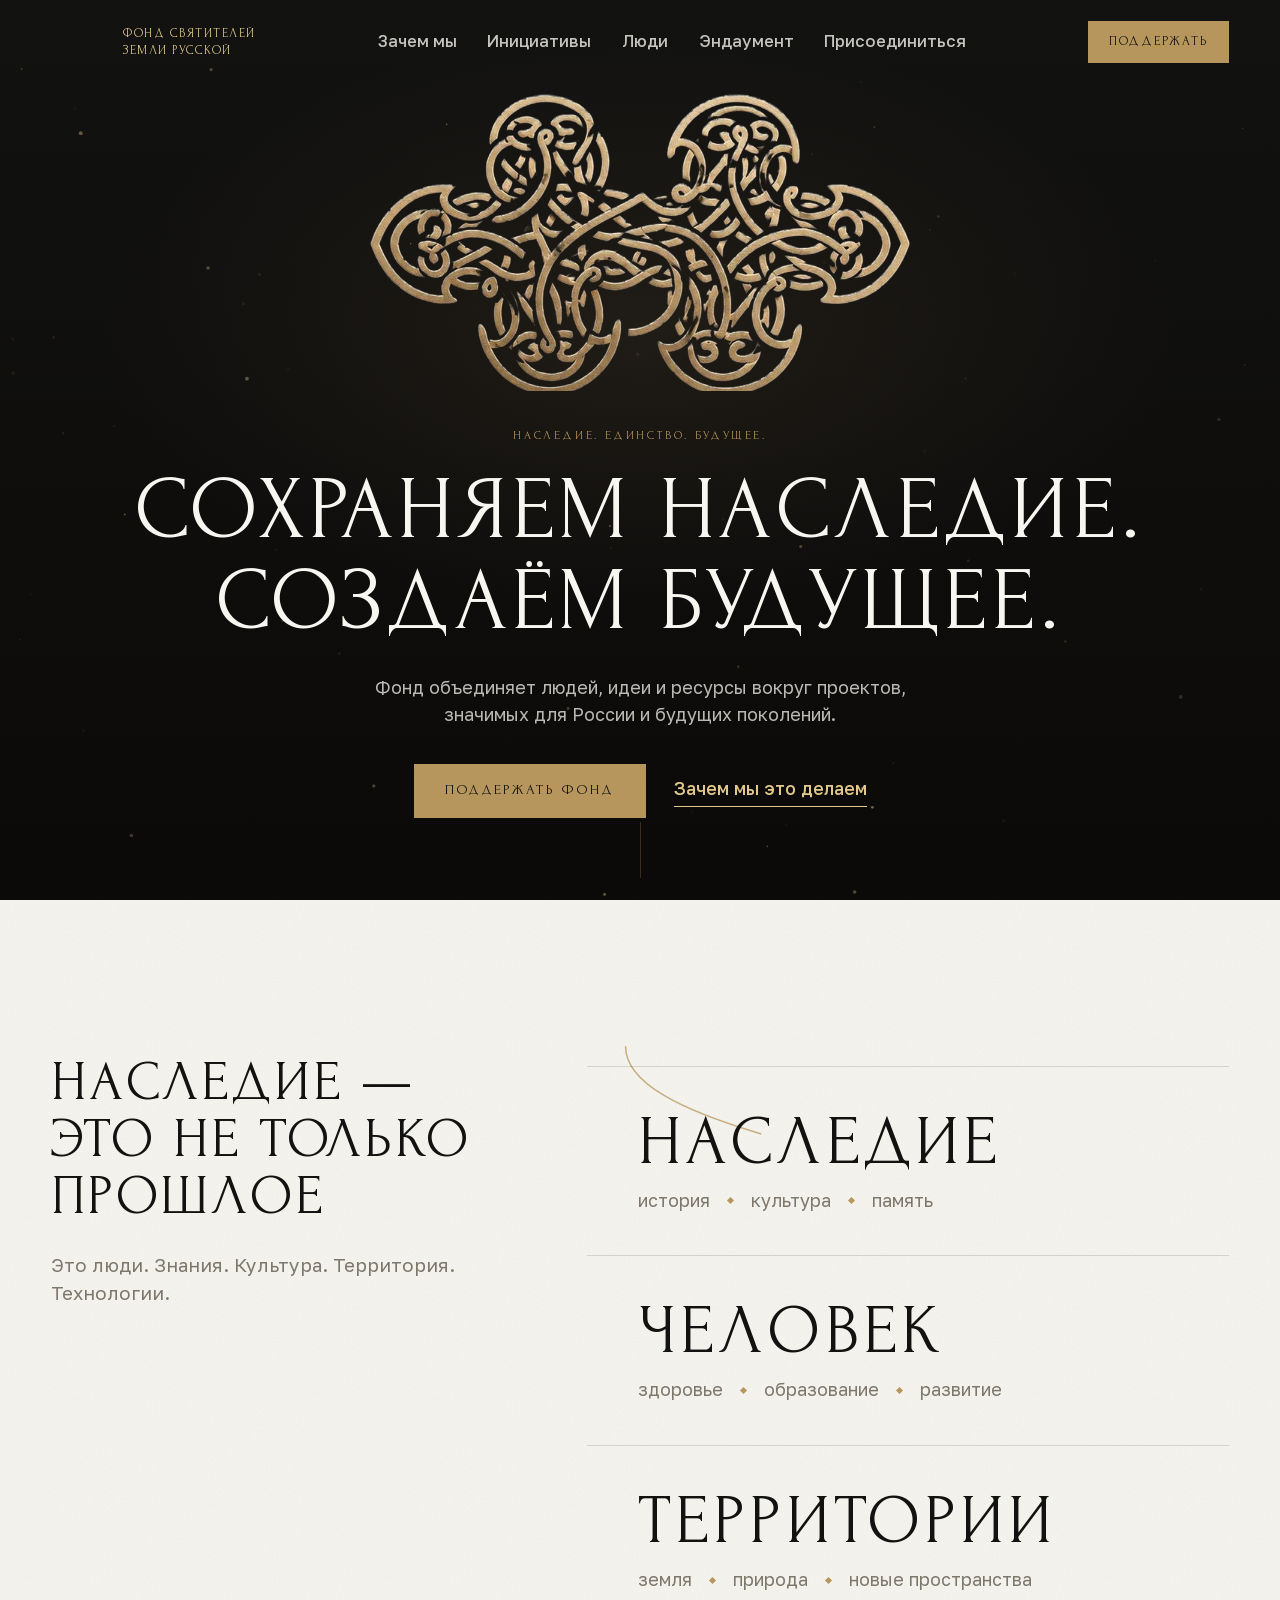
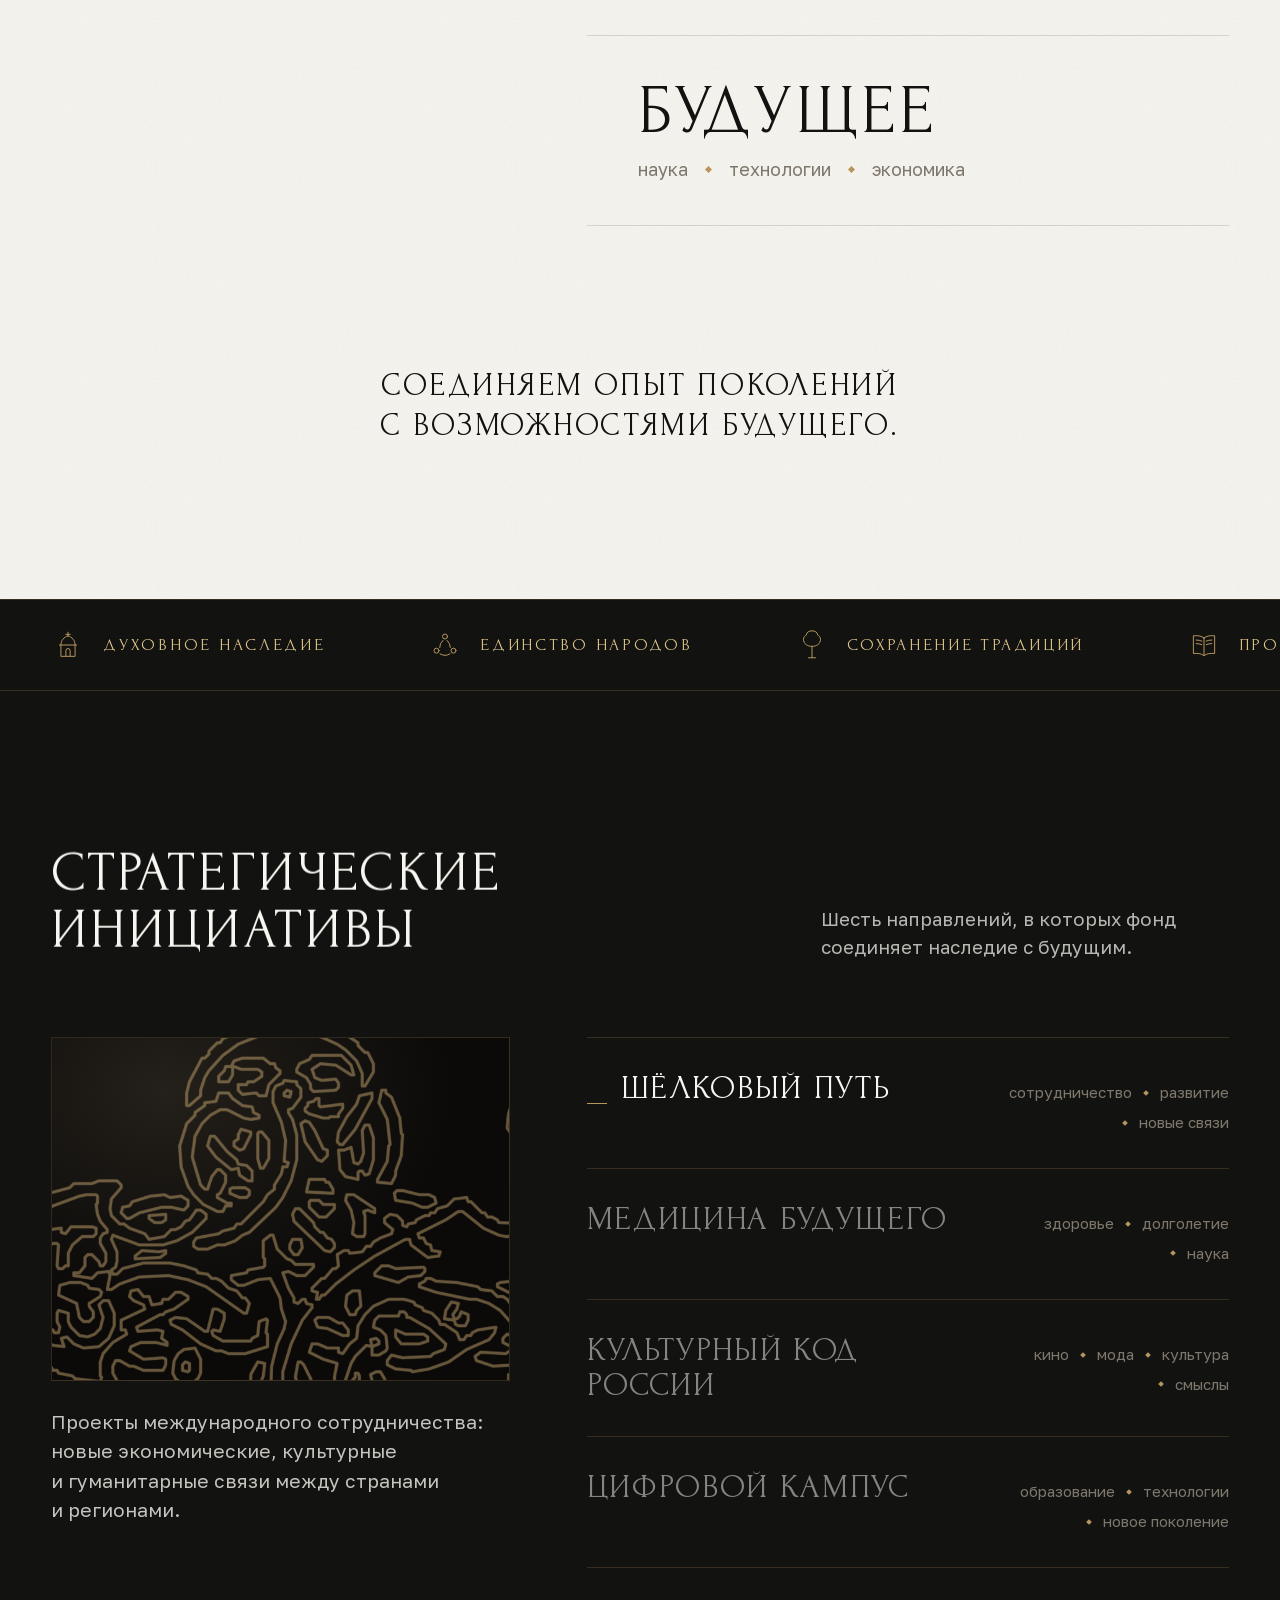
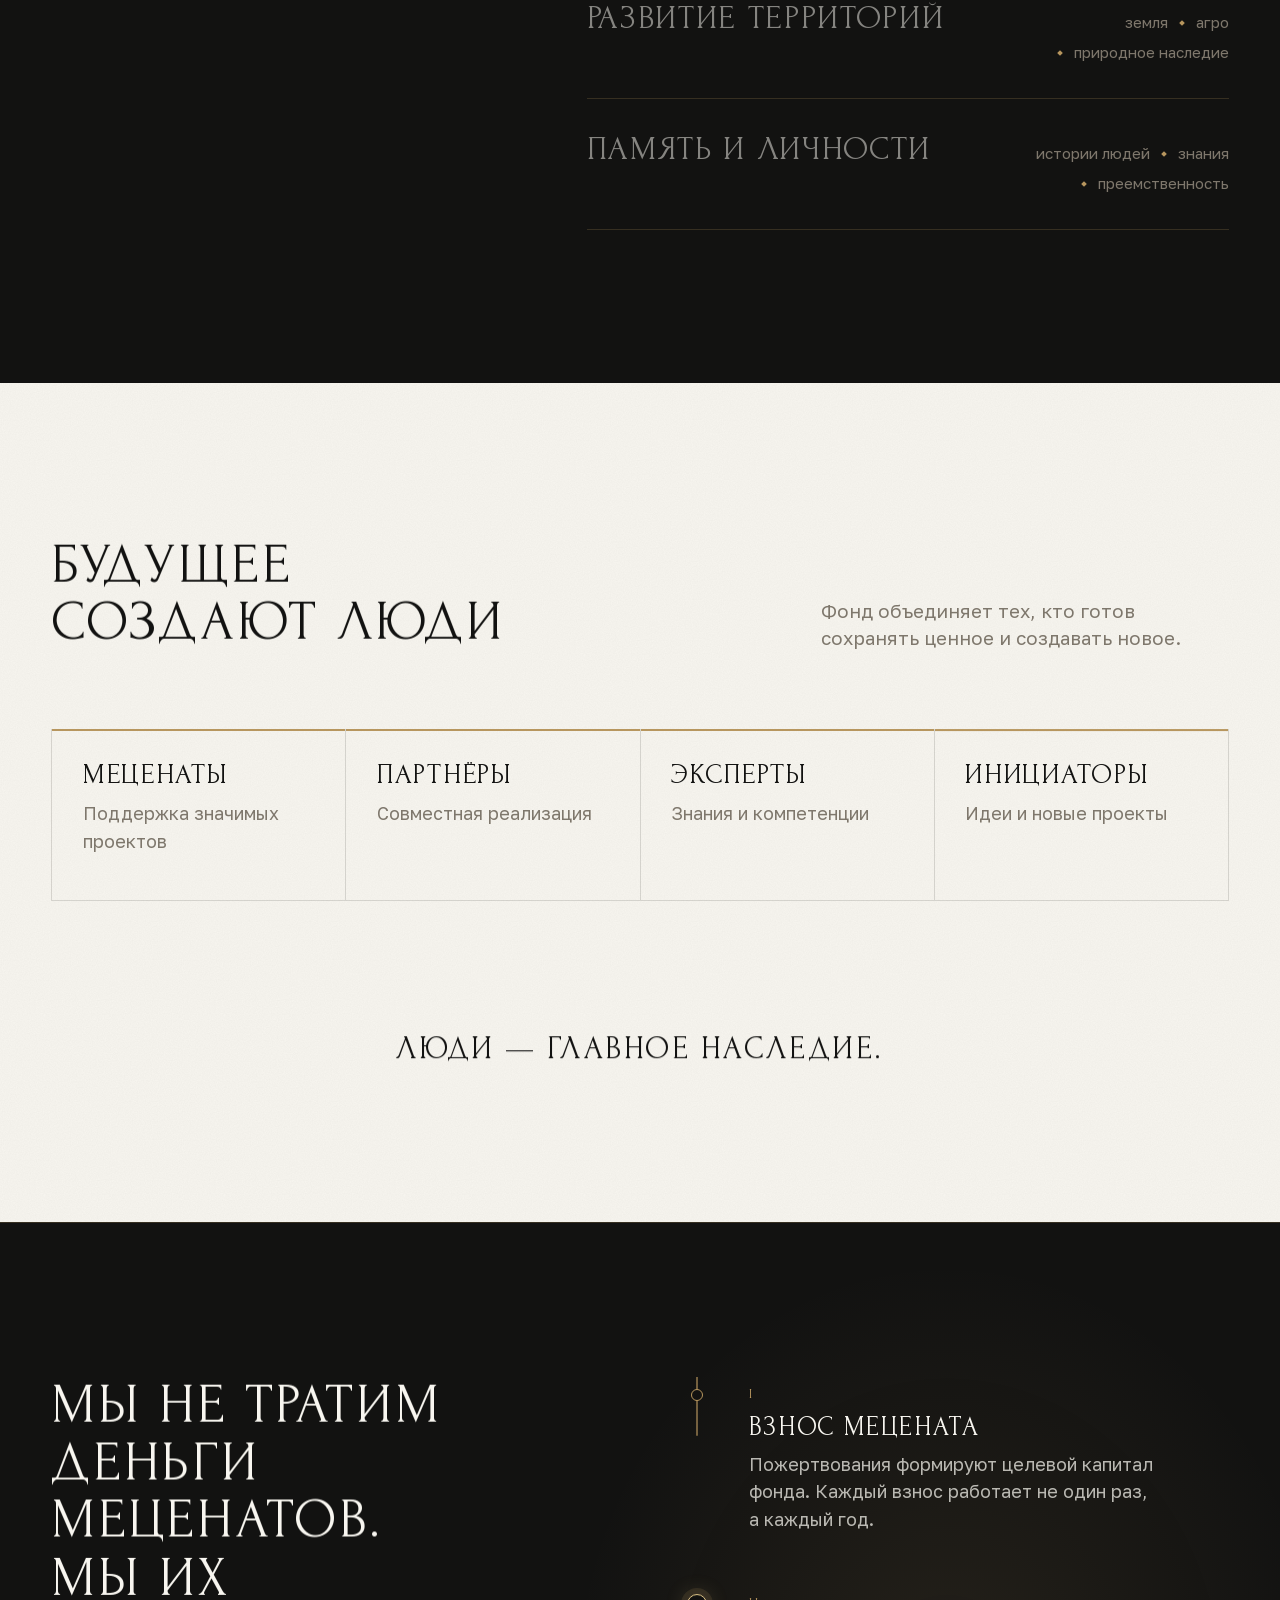
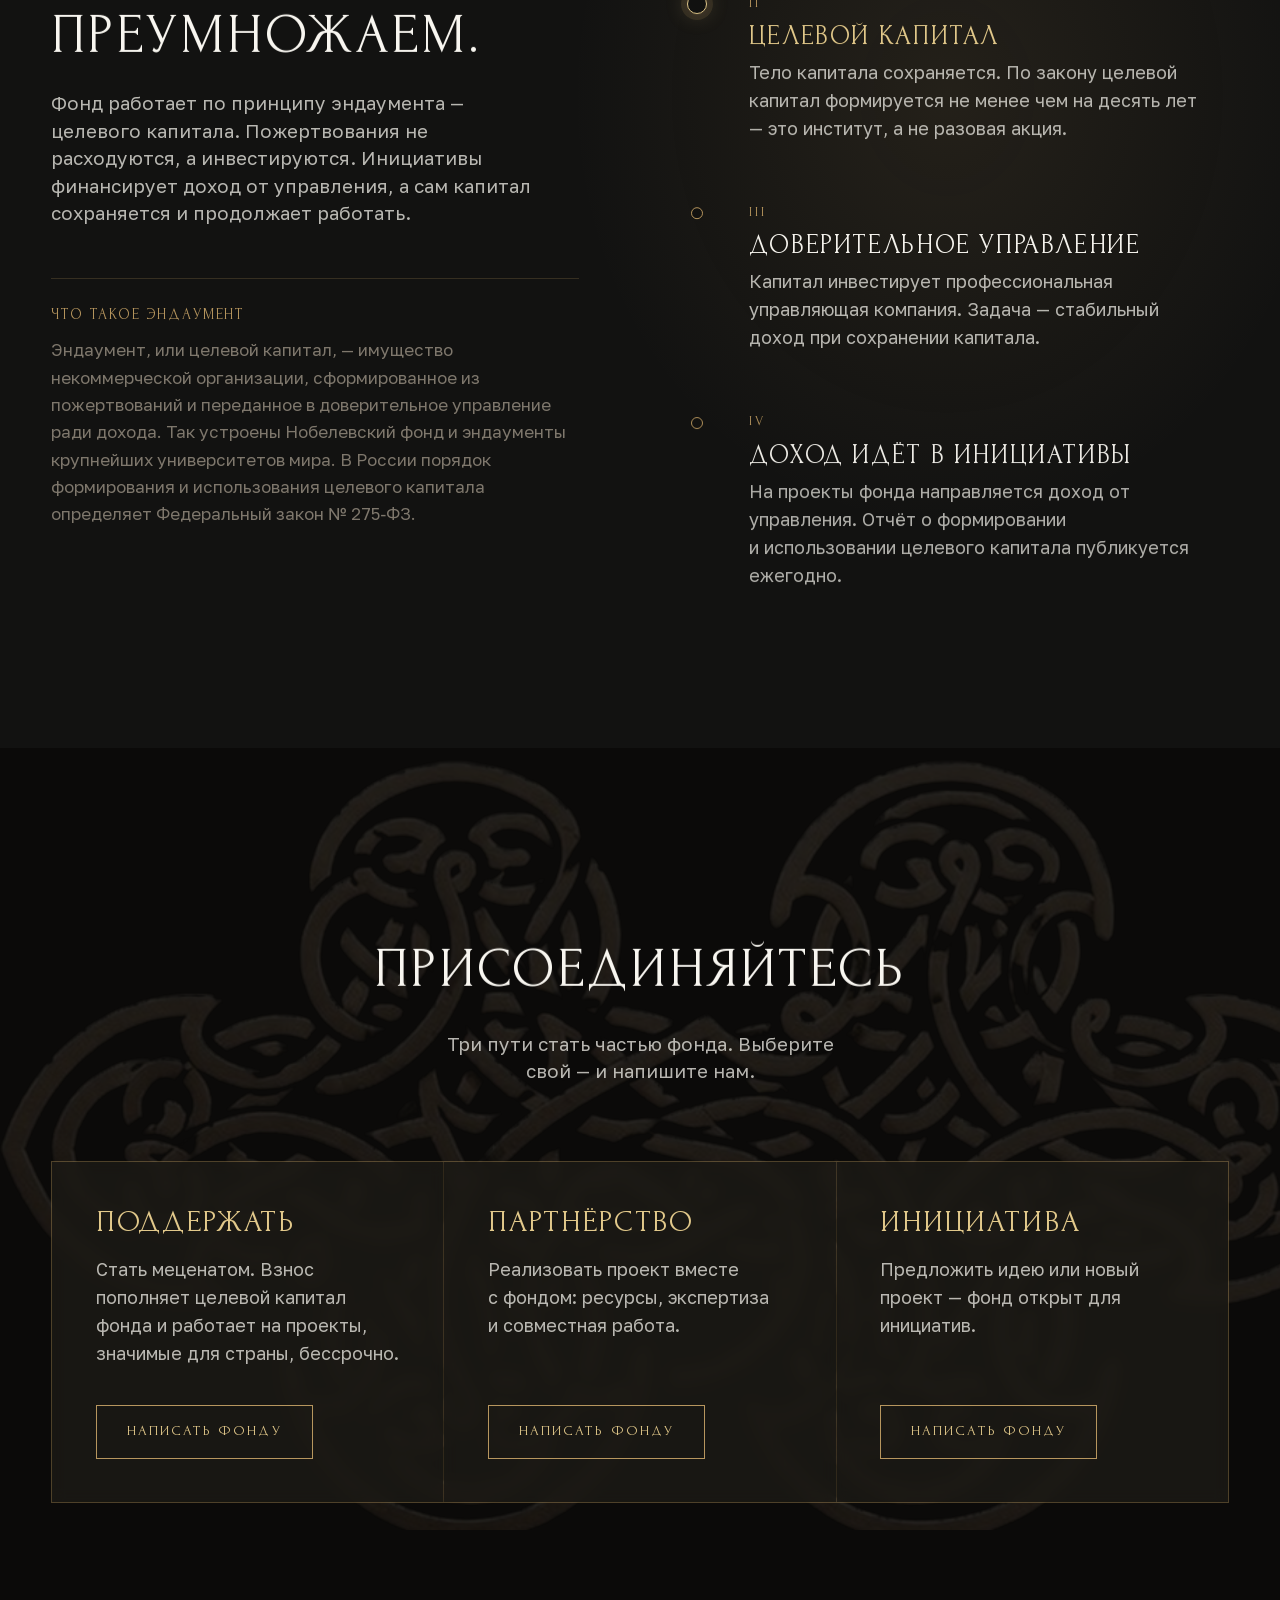
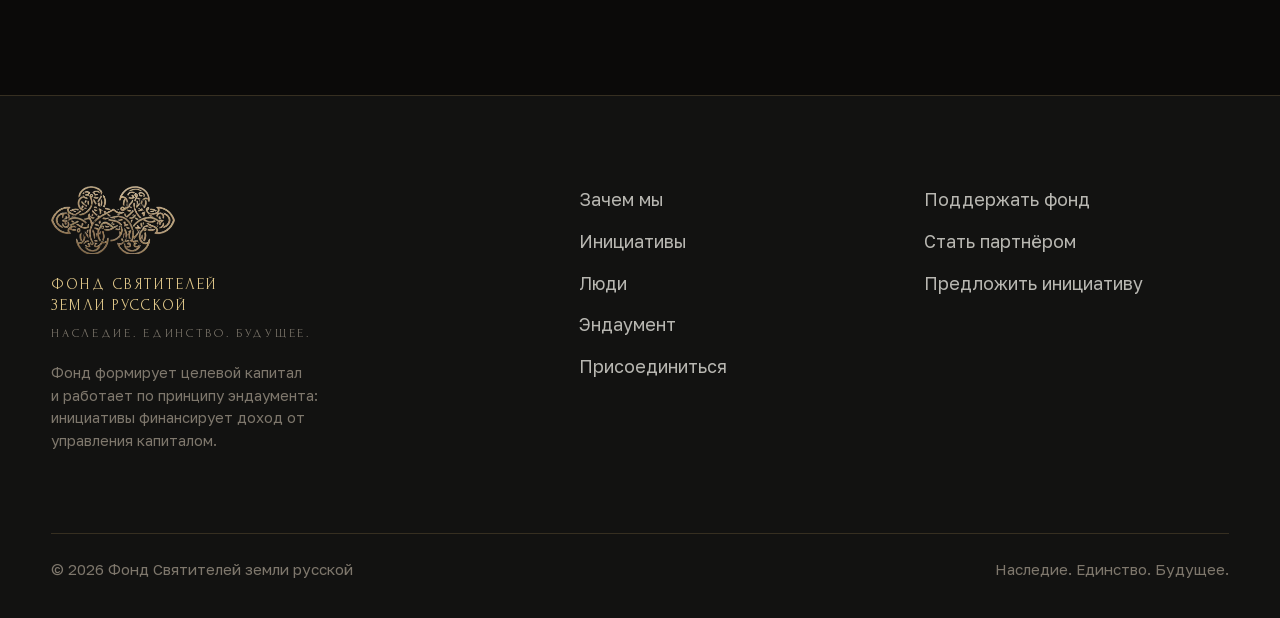
==== commit cfc2568d: "Секция «Эндаумент»: принцип целевого капитала, схема движения денег По правкам заказчика: фонд работ" ====
--- a/index.html
+++ b/index.html
@@ -4,11 +4,11 @@
 <meta charset="utf-8">
 <meta name="viewport" content="width=device-width, initial-scale=1">
 <title>Фонд Святителей земли русской — Наследие. Единство. Будущее.</title>
-<meta name="description" content="Фонд объединяет людей, идеи и ресурсы вокруг проектов, значимых для России и будущих поколений. Сохраняем наследие. Создаём будущее.">
+<meta name="description" content="Эндаумент-фонд: объединяет людей, идеи и ресурсы вокруг проектов, значимых для России и будущих поколений. Пожертвования формируют целевой капитал, а инициативы финансирует доход от его управления.">
 <link rel="canonical" href="https://shumniyvlad-cell.github.io/fond-svyatiteley/">
 <meta property="og:type" content="website">
 <meta property="og:title" content="Фонд Святителей земли русской">
-<meta property="og:description" content="Сохраняем наследие. Создаём будущее. Наследие. Единство. Будущее.">
+<meta property="og:description" content="Сохраняем наследие. Создаём будущее. Эндаумент-фонд: мы не тратим деньги меценатов — мы их преумножаем.">
 <meta property="og:url" content="https://shumniyvlad-cell.github.io/fond-svyatiteley/">
 <meta property="og:image" content="https://shumniyvlad-cell.github.io/fond-svyatiteley/assets/img/og.jpg">
 <meta name="twitter:card" content="summary_large_image">
@@ -38,6 +38,7 @@
       <a href="#mission">Зачем мы</a>
       <a href="#initiatives">Инициативы</a>
       <a href="#people">Люди</a>
+      <a href="#endowment">Эндаумент</a>
       <a href="#join">Присоединиться</a>
     </nav>
     <div class="nav__actions">
@@ -54,6 +55,7 @@
     <a href="#mission">Зачем мы</a>
     <a href="#initiatives">Инициативы</a>
     <a href="#people">Люди</a>
+    <a href="#endowment">Эндаумент</a>
     <a href="#join">Присоединиться</a>
   </nav>
   <p class="menu__tag">Наследие. Единство. Будущее.</p>
@@ -237,6 +239,48 @@
     </p>
   </section>
 
+  <section class="endow" id="endowment">
+    <div class="wrap endow__grid">
+      <div class="endow__intro">
+        <h2 class="h2 reveal">
+          <span class="line"><span>Мы не тратим</span></span>
+          <span class="line"><span>деньги меценатов.</span></span>
+          <span class="line"><span>Мы их преумножаем.</span></span>
+        </h2>
+        <p class="lead lead--ink">Фонд работает по принципу эндаумента — целевого капитала. Пожертвования не расходуются, а&nbsp;инвестируются. Инициативы финансирует доход от управления, а&nbsp;сам капитал сохраняется и&nbsp;продолжает работать.</p>
+        <div class="endow__def">
+          <h3>Что такое эндаумент</h3>
+          <p>Эндаумент, или целевой капитал, — имущество некоммерческой организации, сформированное из пожертвований и&nbsp;переданное в&nbsp;доверительное управление ради дохода. Так устроены Нобелевский фонд и&nbsp;эндаументы крупнейших университетов мира. В&nbsp;России порядок формирования и&nbsp;использования целевого капитала определяет Федеральный закон №&nbsp;275‑ФЗ.</p>
+        </div>
+      </div>
+      <ol class="flow" id="flow">
+        <svg class="flow__line" viewBox="0 0 2 100" preserveAspectRatio="none" aria-hidden="true" focusable="false">
+          <path id="flowPath" d="M1 0 V100"/>
+        </svg>
+        <li class="flow__step">
+          <span class="flow__num" aria-hidden="true"></span>
+          <h3>Взнос мецената</h3>
+          <p>Пожертвования формируют целевой капитал фонда. Каждый взнос работает не один раз, а&nbsp;каждый год.</p>
+        </li>
+        <li class="flow__step flow__step--capital">
+          <span class="flow__num" aria-hidden="true"></span>
+          <h3>Целевой капитал</h3>
+          <p>Тело капитала сохраняется. По закону целевой капитал формируется не менее чем на десять лет — это институт, а&nbsp;не разовая акция.</p>
+        </li>
+        <li class="flow__step">
+          <span class="flow__num" aria-hidden="true"></span>
+          <h3>Доверительное управление</h3>
+          <p>Капитал инвестирует профессиональная управляющая компания. Задача — стабильный доход при сохранении капитала.</p>
+        </li>
+        <li class="flow__step">
+          <span class="flow__num" aria-hidden="true"></span>
+          <h3>Доход идёт в инициативы</h3>
+          <p>На проекты фонда направляется доход от управления. Отчёт о&nbsp;формировании и&nbsp;использовании целевого капитала публикуется ежегодно.</p>
+        </li>
+      </ol>
+    </div>
+  </section>
+
   <section class="join" id="join">
     <div class="join__bg" aria-hidden="true">
       <img src="assets/img/ornament-1000.webp" alt="" width="1000" height="550" loading="lazy" decoding="async">
@@ -249,7 +293,7 @@
       <div class="doors">
         <article class="door">
           <h3>Поддержать</h3>
-          <p>Стать меценатом и&nbsp;поддержать проекты, значимые для страны и&nbsp;будущих поколений.</p>
+          <p>Стать меценатом. Взнос пополняет целевой капитал фонда и&nbsp;работает на проекты, значимые для страны, бессрочно.</p>
           <button class="btn btn--ghost" type="button" data-open-form data-role="Поддержать">Написать фонду</button>
         </article>
         <article class="door">
@@ -274,11 +318,13 @@
       <img class="footer__orn" src="assets/img/ornament-480.webp" alt="" width="480" height="264" loading="lazy">
       <p class="footer__name">Фонд Святителей<br>земли русской</p>
       <p class="footer__tag">Наследие. Единство. Будущее.</p>
+      <p class="footer__note">Фонд формирует целевой капитал и&nbsp;работает по принципу эндаумента: инициативы финансирует доход от управления капиталом.</p>
     </div>
     <nav class="footer__nav" aria-label="Карта сайта">
       <a href="#mission">Зачем мы</a>
       <a href="#initiatives">Инициативы</a>
       <a href="#people">Люди</a>
+      <a href="#endowment">Эндаумент</a>
       <a href="#join">Присоединиться</a>
     </nav>
     <div class="footer__nav">
--- a/css/styles.css
+++ b/css/styles.css
@@ -313,7 +313,9 @@
   inset: 0;
   z-index: 60;
   pointer-events: none;
-}
+  transition: opacity 0.3s;
+}
+body.menu-open .orn-layer { opacity: 0; }
 .orn {
   position: absolute;
   top: 0; left: 0;
@@ -741,6 +743,107 @@
 }
 .role p { margin: 0; color: var(--stone); }
 
+/* ---------- Эндаумент ---------- */
+
+.endow {
+  position: relative;
+  padding-block: clamp(96px, 12vw, 180px);
+  border-top: 1px solid var(--line-ink);
+  background:
+    radial-gradient(42% 55% at 74% 42%, rgba(183, 150, 94, 0.11) 0%, rgba(183, 150, 94, 0) 70%),
+    var(--ink-1);
+}
+.endow__grid {
+  display: grid;
+  grid-template-columns: 6fr 6fr;
+  gap: clamp(40px, 7vw, 120px);
+  align-items: start;
+}
+.endow__intro { position: sticky; top: calc(var(--nav-h) + 28px); }
+.endow__intro .lead { max-width: 42ch; }
+.endow__def {
+  margin-top: clamp(32px, 4vw, 56px);
+  padding-top: 24px;
+  border-top: 1px solid var(--line-ink);
+  max-width: 48ch;
+}
+.endow__def h3 {
+  margin: 0 0 10px;
+  font-family: var(--display);
+  font-weight: 400;
+  text-transform: uppercase;
+  letter-spacing: 0.12em;
+  font-size: 0.85rem;
+  color: var(--gold);
+}
+.endow__def p { margin: 0; color: var(--stone); font-size: 0.95rem; line-height: 1.6; }
+
+.flow {
+  --flow-pad: clamp(48px, 5vw, 72px);
+  list-style: none;
+  counter-reset: step;
+  margin: 0;
+  padding: 6px 0 6px var(--flow-pad);
+  position: relative;
+  display: grid;
+  gap: clamp(36px, 4.5vw, 64px);
+}
+.flow__line {
+  position: absolute;
+  top: 0; bottom: 0; left: 11px;
+  width: 2px;
+  height: 100%;
+  overflow: visible;
+  pointer-events: none;
+}
+.flow__line path {
+  fill: none;
+  stroke: var(--gold);
+  stroke-width: 1.5;
+  vector-effect: non-scaling-stroke;
+  opacity: 0.8;
+}
+.flow__step { position: relative; counter-increment: step; }
+.flow__step::before {
+  content: '';
+  position: absolute;
+  left: calc(-1 * var(--flow-pad) + 6px);
+  top: 0.35em;
+  width: 12px; height: 12px;
+  border: 1px solid var(--gold);
+  border-radius: 50%;
+  background: var(--ink-1);
+}
+.flow__step--capital::before {
+  width: 20px; height: 20px;
+  left: calc(-1 * var(--flow-pad) + 2px);
+  top: 0.15em;
+  border-color: var(--gold-hi);
+  box-shadow: 0 0 0 6px rgba(183, 150, 94, 0.14), 0 0 26px rgba(226, 201, 139, 0.35);
+}
+.flow__num {
+  display: block;
+  margin-bottom: 8px;
+  font-family: var(--display);
+  font-size: 0.8rem;
+  letter-spacing: 0.22em;
+  color: var(--gold);
+}
+.flow__num::before { content: counter(step, upper-roman); }
+.flow__step h3 {
+  margin: 0 0 0.5rem;
+  font-family: var(--display);
+  font-weight: 400;
+  text-transform: uppercase;
+  letter-spacing: 0.06em;
+  font-size: clamp(1.4rem, 2.1vw, 2rem);
+  line-height: 1.05;
+  color: var(--paper);
+}
+.flow__step--capital h3 { color: var(--gold-hi); }
+.flow__step p { margin: 0; max-width: 42ch; color: rgba(248, 246, 240, 0.72); }
+.js:not(.reduced) .flow__step { opacity: 0; }
+
 /* ---------- Присоединяйтесь ---------- */
 
 .join {
@@ -849,6 +952,13 @@
   text-transform: uppercase;
   letter-spacing: 0.22em;
   font-size: 0.68rem;
+  color: var(--stone);
+}
+.footer__note {
+  margin: 18px 0 0;
+  max-width: 34ch;
+  font-size: 0.82rem;
+  line-height: 1.55;
   color: var(--stone);
 }
 .footer__nav { display: grid; gap: 14px; align-content: start; justify-items: start; }
@@ -955,9 +1065,10 @@
 /* ---------- Адаптив ---------- */
 
 @media (max-width: 1024px) {
-  .mission__grid, .init__grid { grid-template-columns: 1fr; }
-  .mission__intro, .init__stage { position: static; }
+  .mission__grid, .init__grid, .endow__grid { grid-template-columns: 1fr; }
+  .mission__intro, .init__stage, .endow__intro { position: static; }
   .mission__intro { margin-bottom: 24px; }
+  .endow__intro { margin-bottom: 40px; }
 }
 
 @media (max-width: 900px) {
